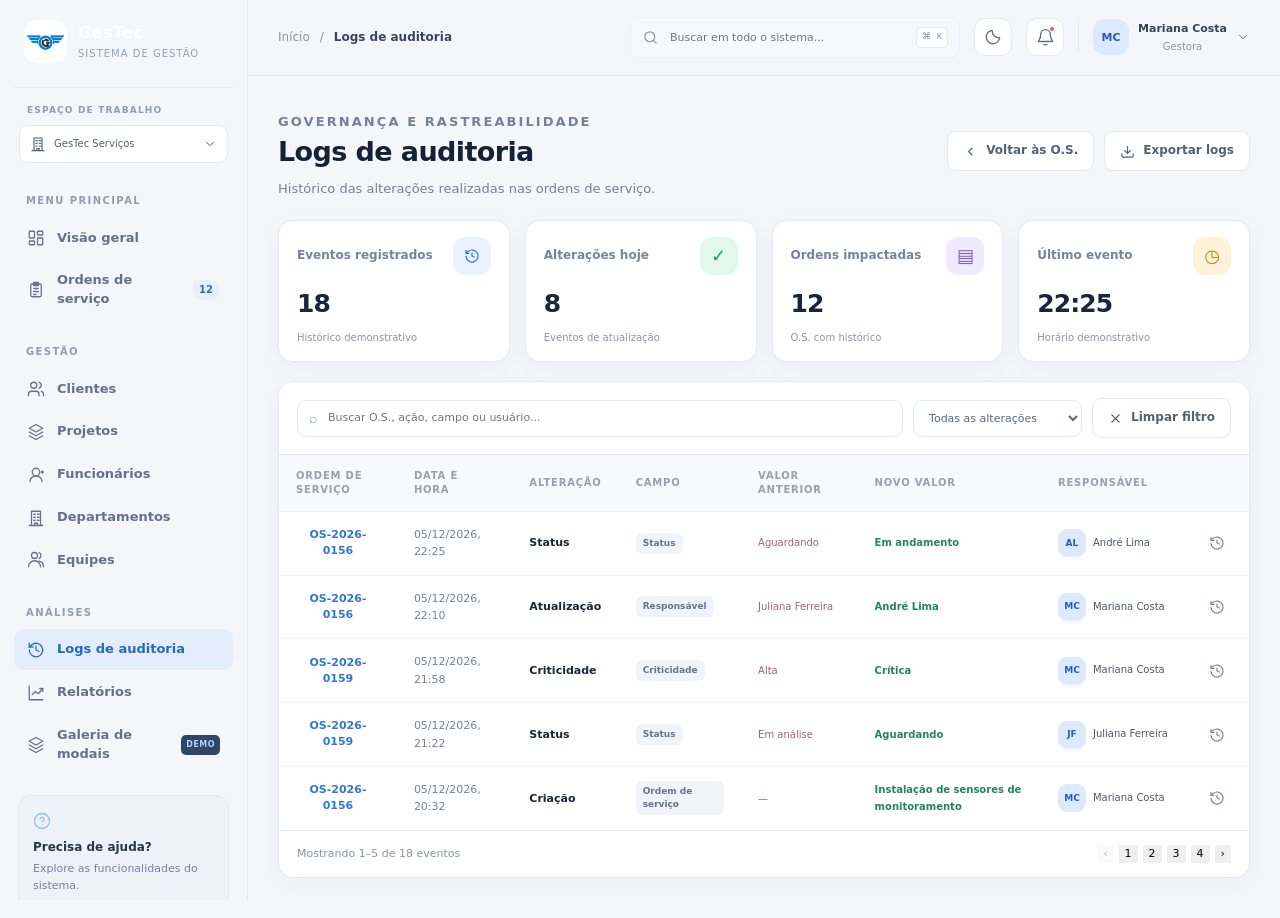
==== auditoria.html @ 1847f895 "feat: update current version of prototipe design version" ====
<!doctype html><html lang="pt-BR"><head><meta charset="utf-8"><meta name="viewport" content="width=device-width, initial-scale=1"><meta name="description" content="Histórico de auditoria do SGOS GesTec"><title>Logs de auditoria · GesTec</title><link rel="stylesheet" href="assets/styles.css"></head><body data-page="auditoria" data-role="gestor"><aside class="sidebar" id="site-sidebar"></aside><div class="app-main"><header class="topbar" id="site-topbar"></header><main class="page-content"><div data-title="Logs de auditoria" hidden></div><div class="page-heading"><div><p class="eyebrow">GOVERNANÇA E RASTREABILIDADE</p><h1>Logs de auditoria</h1><p id="audit-page-description">Histórico das alterações realizadas nas ordens de serviço.</p></div><div class="heading-actions"><a class="btn btn-secondary" href="ordens.html"><svg class="ui-icon" viewBox="0 0 24 24" fill="none" stroke="currentColor" stroke-width="1.8"><path d="m15 18-6-6 6-6"/></svg> Voltar às O.S.</a><button class="btn btn-secondary" data-export="logs-auditoria"><svg class="ui-icon" viewBox="0 0 24 24" fill="none" stroke="currentColor" stroke-width="1.8"><path d="M21 15v4a2 2 0 0 1-2 2H5a2 2 0 0 1-2-2v-4M7 10l5 5 5-5M12 15V3"/></svg> Exportar logs</button></div></div><div class="grid kpi-grid compact-kpis audit-kpis"><article class="card kpi-card"><div class="kpi-top"><span class="kpi-label">Eventos registrados</span><span class="kpi-icon"><svg class="ui-icon" viewBox="0 0 24 24" fill="none" stroke="currentColor" stroke-width="1.8"><path d="M3 12a9 9 0 1 0 3-6.7L3 8"/><path d="M3 3v5h5M12 7v5l4 2"/></svg></span></div><div class="kpi-value" id="audit-total-count">18</div><div class="kpi-foot">Histórico demonstrativo</div></article><article class="card kpi-card"><div class="kpi-top"><span class="kpi-label">Alterações hoje</span><span class="kpi-icon green">✓</span></div><div class="kpi-value" id="audit-today-count">6</div><div class="kpi-foot">Eventos de atualização</div></article><article class="card kpi-card"><div class="kpi-top"><span class="kpi-label">Ordens impactadas</span><span class="kpi-icon purple">▤</span></div><div class="kpi-value" id="audit-os-count">8</div><div class="kpi-foot">O.S. com histórico</div></article><article class="card kpi-card"><div class="kpi-top"><span class="kpi-label">Último evento</span><span class="kpi-icon amber">◷</span></div><div class="kpi-value audit-last-time">15:42</div><div class="kpi-foot">Horário demonstrativo</div></article></div><section class="card table-card audit-table-card"><div class="filters audit-filter-bar"><label class="search-field"><span>⌕</span><input id="audit-search" type="search" placeholder="Buscar O.S., ação, campo ou usuário..."></label><select id="audit-type-filter" class="filter-select"><option value="">Todas as alterações</option><option value="Atualização">Atualização</option><option value="Status">Status</option><option value="Criticidade">Criticidade</option><option value="Inativação">Inativação</option><option value="Criação">Criação</option></select><button class="btn btn-secondary" id="audit-clear-filter">Limpar filtro</button></div><div class="audit-filter-note" id="audit-filter-note" hidden></div><div class="table-scroll"><table class="table audit-table" id="audit-table"><thead><tr><th>Ordem de serviço</th><th>Data e hora</th><th>Alteração</th><th>Campo</th><th>Valor anterior</th><th>Novo valor</th><th>Responsável</th><th></th></tr></thead><tbody id="audit-table-body"></tbody></table></div><div class="empty-results" id="audit-empty" hidden><strong>Nenhum evento encontrado</strong><span>Tente alterar os termos da pesquisa.</span></div><div class="table-footer"><span id="audit-page-summary">Mostrando 1–5 de 18 eventos</span><div class="pagination" id="audit-pagination" aria-label="Paginação dos logs"></div></div></section></main></div><div class="modal-overlay" id="modal-historico-os" aria-hidden="true"><section class="modal modal-wide" role="dialog" aria-modal="true" aria-labelledby="audit-modal-title"><header class="modal-header"><div><div class="modal-eyebrow">AUDITORIA · SOMENTE LEITURA</div><h2 id="audit-modal-title">Histórico de alterações</h2><p>Registro cronológico das mudanças desta ordem de serviço.</p></div><button class="modal-close" data-modal-close aria-label="Fechar">×</button></header><div class="modal-body"><div class="audit-modal-summary" id="audit-modal-summary"></div><div class="audit-timeline" id="audit-modal-timeline"></div></div><footer class="modal-footer"><button class="btn btn-secondary" data-modal-close>Fechar histórico</button></footer></section></div><div class="modal-overlay" id="modal-notificacoes" aria-hidden="true"><section class="modal modal-wide" role="dialog" aria-modal="true" aria-labelledby="title-notificacoes"><header class="modal-header"><div><div class="modal-eyebrow">GESTEC · DEMONSTRAÇÃO</div><h2 id="title-notificacoes">Notificações</h2><p>Atualizações recentes do seu espaço de trabalho.</p></div><button class="modal-close" data-modal-close aria-label="Fechar">×</button></header><div class="modal-body"><div class="notification-list"><div class="notification-item unread"><span class="notification-icon blue">▤</span><div><strong>OS-2026-0156 foi atualizada</strong><p>André Lima adicionou uma atualização há 12 minutos.</p><small>Há 12 min</small></div></div><div class="notification-item"><span class="notification-icon green">✓</span><div><strong>Ordem de serviço concluída</strong><p>OS-2026-0148 foi finalizada e está pronta para validação.</p><small>Há 1 hora</small></div></div></div></div><footer class="modal-footer"><button class="btn btn-secondary" data-modal-close>Fechar</button><button class="btn btn-primary" data-toast="Todas as notificações foram marcadas como lidas.">Marcar todas como lidas</button></footer></section></div><div class="modal-overlay" id="modal-perfil" aria-hidden="true"><section class="modal" role="dialog" aria-modal="true"><header class="modal-header"><div><h2>Meu perfil</h2><p>Conta demonstrativa com perfil de gestora.</p></div><button class="modal-close" data-modal-close aria-label="Fechar">×</button></header><div class="modal-body"><p>Mariana Costa · Gestora</p></div></section></div><div class="toast-stack" id="toast-stack" aria-live="polite"></div><script src="assets/app.js"></script></body></html>
---- assets/styles.css ----
:root{--navy:#101b2f;--blue:#2878e2;--blue-bg:#eaf2ff;--ink:#192437;--muted:#758197;--line:#e7ebf2;--bg:#f5f7fb;--white:#fff;--green:#179c73;--amber:#d58a16;--red:#d84d58;--purple:#7658d6;--shadow:0 8px 24px rgba(20,36,62,.06);--r:16px}*{box-sizing:border-box}body{margin:0;background:var(--bg);font:14px/1.45 Inter,ui-sans-serif,system-ui,-apple-system,"Segoe UI",sans-serif;color:var(--ink)}button,input,select,textarea{font:inherit}button,a,select{cursor:pointer}a{text-decoration:none;color:inherit}button{border:0}.sidebar{width:248px;background:var(--navy);color:#d8e0ed;position:fixed;inset:0 auto 0 0;display:flex;flex-direction:column;z-index:40;padding:22px 14px 16px;overflow:auto}.brand{display:flex;gap:11px;align-items:center;padding:0 10px 24px;border-bottom:1px solid #ffffff14}.brand-mark{height:43px;width:43px;display:grid;place-items:center;background:#fff;border-radius:13px;overflow:hidden}.brand-mark img{width:39px;height:34px;object-fit:contain}.brand-name{font-size:16px;font-weight:850;letter-spacing:.04em;color:#fff}.brand-sub{font-size:10px;color:#8ea1bd;letter-spacing:.13em;text-transform:uppercase;margin-top:3px}.nav-label{font-size:10px;letter-spacing:.14em;text-transform:uppercase;color:#71839d;padding:22px 12px 8px;font-weight:800}.nav-link{display:flex;align-items:center;gap:12px;color:#b4c0d2;padding:11px 13px;border-radius:10px;margin:2px 0;font-weight:550;font-size:13px}.nav-link:hover{background:#ffffff0f;color:#fff}.nav-link.active{background:linear-gradient(100deg,#2878e2,#2467c6);color:#fff;box-shadow:0 6px 16px #125ec640}.nav-icon{font-size:17px;display:inline-grid;place-items:center;width:20px}.nav-count{margin-left:auto;font-size:10px;padding:3px 7px;border-radius:20px;background:#d84d58;color:#fff}.sidebar-bottom{margin-top:auto;padding-top:18px}.help-card{background:linear-gradient(145deg,#1a2b47,#17243a);border:1px solid #ffffff14;border-radius:13px;padding:14px;margin:0 4px 16px}.help-card strong{font-size:12px;color:#fff;display:block;margin-bottom:5px}.help-card p{font-size:11px;color:#9cacc3;line-height:1.5;margin:0 0 10px}.help-card a{font-size:11px;color:#a8d1ff;font-weight:750}.user-mini{border-top:1px solid #ffffff1a;padding:15px 5px 0;display:flex;align-items:center;gap:9px}.avatar{display:inline-grid;place-items:center;flex-shrink:0;width:36px;height:36px;border-radius:12px;background:#dceaff;color:#245db2;font-size:11px;font-weight:850}.avatar.green{background:#d9f5e9;color:#087850}.avatar.orange{background:#ffedcf;color:#a76503}.avatar.purple{background:#eee8ff;color:#6c4bc4}.avatar.red{background:#ffe1e4;color:#b93340}.user-meta{min-width:0;flex:1}.user-meta strong{display:block;font-size:12px;color:#fff;white-space:nowrap;overflow:hidden;text-overflow:ellipsis}.user-meta span{display:block;font-size:10px;color:#91a1b8;margin-top:3px}.user-menu-btn{background:transparent;color:#aab9cf;font-size:19px;padding:5px}.app-main{margin-left:248px;min-height:100vh}.topbar{height:76px;background:#ffffffed;border-bottom:1px solid var(--line);display:flex;align-items:center;gap:20px;padding:0 34px;position:sticky;top:0;z-index:25;backdrop-filter:blur(16px)}.mobile-menu{display:none;background:transparent;font-size:22px}.breadcrumb{font-size:12px;color:#8792a5}.breadcrumb strong{color:#39465a}.top-search{display:flex;align-items:center;gap:9px;background:#f6f8fb;border:1px solid #edf0f5;border-radius:10px;padding:9px 12px;max-width:335px;width:100%;margin-left:auto;color:#8b96a8}.top-search input{border:0;background:transparent;outline:0;width:100%;font-size:12px;color:var(--ink)}.top-actions{display:flex;align-items:center;gap:12px}.icon-btn{width:38px;height:38px;border-radius:11px;background:#f6f8fb;border:1px solid #edf0f5;color:#5f6c80;display:grid;place-items:center;font-size:17px;position:relative}.icon-btn:hover{background:var(--blue-bg);color:var(--blue)}.notif-dot{position:absolute;right:8px;top:7px;width:6px;height:6px;background:#ec5560;border:1.5px solid white;border-radius:50%}.top-avatar{display:flex;align-items:center;gap:9px}.top-avatar .avatar{width:34px;height:34px;border-radius:50%}.top-avatar strong{font-size:12px;display:block}.top-avatar small{display:block;color:var(--muted);font-size:10px;margin-top:3px}.page-content{max-width:1700px;margin:0 auto;padding:30px 34px 44px}.page-heading{display:flex;align-items:flex-start;justify-content:space-between;gap:20px;margin-bottom:25px}.eyebrow{font-size:10px;color:var(--blue);font-weight:850;text-transform:uppercase;letter-spacing:.16em;margin:0 0 7px}.page-heading h1{font-size:27px;letter-spacing:-.7px;margin:0;color:#152136;font-weight:850}.page-heading p{margin:8px 0 0;color:var(--muted);font-size:13px;line-height:1.5}.heading-actions{display:flex;gap:10px;align-items:center;flex-wrap:wrap}.btn{display:inline-flex;align-items:center;justify-content:center;gap:8px;border-radius:10px;padding:10px 15px;font-size:12px;font-weight:750;transition:.16s;white-space:nowrap}.btn-primary{background:var(--blue);color:white;box-shadow:0 5px 12px #2878e22b}.btn-primary:hover{background:#1768d0;transform:translateY(-1px)}.btn-secondary{background:#fff;border:1px solid var(--line);color:#4d5a6f}.btn-secondary:hover{border-color:#c5d7f5;background:#f9fbff}.btn-soft{background:var(--blue-bg);color:var(--blue)}.btn-danger{background:#fff0f1;color:var(--red)}.btn-sm{padding:7px 10px;font-size:11px;border-radius:8px}.card{background:var(--white);border:1px solid var(--line);border-radius:var(--r);box-shadow:var(--shadow)}.card-head{display:flex;align-items:center;justify-content:space-between;gap:16px;padding:20px 22px 15px}.card-title{margin:0;font-size:14px;font-weight:850;letter-spacing:-.15px}.card-subtitle{font-size:11px;color:var(--muted);margin:5px 0 0}.more-link{color:var(--blue);font-size:11px;font-weight:800}.muted{color:var(--muted)}.small{font-size:11px}.grid{display:grid;gap:18px}.kpi-grid{grid-template-columns:repeat(4,minmax(0,1fr));margin-bottom:19px}.kpi-card{padding:19px 20px;position:relative;overflow:hidden}.kpi-top{display:flex;align-items:center;justify-content:space-between;margin-bottom:15px}.kpi-label{color:#77839a;font-weight:650;font-size:12px}.kpi-icon{width:38px;height:38px;display:grid;place-items:center;border-radius:12px;background:#eaf2ff;color:#2778df;font-size:18px}.kpi-icon.green{background:#e4f7ef;color:#179b70}.kpi-icon.amber{background:#fff2d8;color:#c78311}.kpi-icon.purple{background:#f0eaff;color:#7855d5}.kpi-value{font-size:29px;letter-spacing:-.9px;font-weight:850;color:#18253a;line-height:1.15}.kpi-foot{display:flex;align-items:center;gap:7px;margin-top:12px;color:#8a95a6;font-size:10px}.trend-up{color:var(--green);font-weight:800}.trend-down{color:var(--red);font-weight:800}.dashboard-grid{grid-template-columns:minmax(0,1.35fr) minmax(300px,.8fr);margin-bottom:19px}.chart-card{min-height:285px}.chart-wrap{padding:0 22px 20px}.chart-legend{display:flex;gap:16px;flex-wrap:wrap;font-size:10px;color:#8490a2}.legend-dot{width:7px;height:7px;display:inline-block;border-radius:3px;margin-right:6px}.bar-chart{height:184px;display:flex;align-items:flex-end;gap:15px;padding:8px 6px 0;border-bottom:1px solid var(--line);position:relative}.bar-chart:before,.bar-chart:after{content:"";position:absolute;left:0;right:0;border-top:1px dashed #edf0f5}.bar-chart:before{top:28%}.bar-chart:after{top:62%}.bar-group{flex:1;display:flex;align-items:flex-end;justify-content:center;gap:4px;height:100%;position:relative;z-index:1}.bar{width:min(15px,36%);border-radius:5px 5px 0 0;background:#a8cbff;min-height:3px}.bar.blue{background:#2e7ce1}.bar.teal{background:#63c4b0}.bar-label{position:absolute;bottom:-22px;font-size:10px;color:#8d98a9;white-space:nowrap}.chart-bottom{display:flex;justify-content:space-between;align-items:center;gap:10px;margin-top:31px}.donut-row{display:flex;align-items:center;gap:25px;padding:6px 22px 23px}.donut{width:145px;height:145px;border-radius:50%;background:conic-gradient(#2878e2 0 36%,#53b9a4 36% 61%,#f0b84d 61% 79%,#d9e1ed 79% 100%);display:grid;place-items:center;flex-shrink:0;position:relative}.donut:after{content:"";position:absolute;inset:21px;background:#fff;border-radius:50%}.donut-center{position:relative;z-index:2;text-align:center}.donut-center strong{font-size:27px;display:block;letter-spacing:-1px}.donut-center span{font-size:10px;color:#8893a5}.legend-list{flex:1;display:grid;gap:12px}.legend-row{display:flex;align-items:center;gap:8px;font-size:11px;color:#68758a}.legend-row strong{margin-left:auto;color:#26354c;font-size:11px}.activity-grid{grid-template-columns:minmax(0,1.3fr) minmax(300px,.7fr)}.table-card{overflow:hidden}.table-scroll{overflow-x:auto}.table{width:100%;border-collapse:collapse;white-space:nowrap}.table thead th{text-align:left;font-size:10px;text-transform:uppercase;letter-spacing:.08em;color:#96a0b0;font-weight:800;background:#fbfcfe;padding:13px 17px;border-top:1px solid #f0f2f6;border-bottom:1px solid #edf0f5}.table tbody td{padding:14px 17px;border-bottom:1px solid #f0f2f6;font-size:12px;color:#4a566b}.table tbody tr:last-child td{border-bottom:0}.table tbody tr:hover{background:#fbfdff}.primary-cell{font-weight:800;color:#28354a}.sub-cell{display:block;font-weight:450;color:#98a2b2;font-size:10px;margin-top:4px}.text-action{background:transparent;color:#728097;font-size:16px;border-radius:7px;padding:4px 7px}.text-action:hover{background:#edf4ff;color:var(--blue)}.status{display:inline-flex;align-items:center;gap:6px;padding:5px 8px;border-radius:7px;font-size:10px;font-weight:800;white-space:nowrap}.status:before{content:"";width:5px;height:5px;border-radius:50%;background:currentColor}.status.in-progress{background:#eaf2ff;color:#2675d7}.status.open{background:#fff2d7;color:#ae730b}.status.waiting{background:#f1edff;color:#7455d2}.status.done{background:#e5f7ef;color:#14825d}.status.blocked{background:#fff0f1;color:#cf4350}.status.review{background:#eaf8fb;color:#16899a}.priority{display:inline-flex;align-items:center;gap:5px;font-size:11px;font-weight:750}.priority:before{content:"";width:6px;height:6px;border-radius:50%;background:currentColor}.priority.critical{color:#cf4350}.priority.high{color:#db8b1a}.priority.medium{color:#4c8de4}.priority.low{color:#21a27a}.sla-bar{width:76px;height:5px;background:#edf0f5;border-radius:8px;overflow:hidden;display:inline-block;vertical-align:middle;margin-right:6px}.sla-bar span{display:block;height:100%;border-radius:8px;background:#27a77b}.sla-bar.warn span{background:#e4a437}.sla-bar.danger span{background:#dc515c}.table-footer{display:flex;align-items:center;justify-content:space-between;gap:12px;padding:14px 18px;color:#8994a5;font-size:11px;border-top:1px solid var(--line)}.pagination{display:flex;gap:5px}.page-num{width:28px;height:28px;border:1px solid var(--line);background:#fff;color:#6d7990;border-radius:7px;font-size:11px}.page-num.active{background:var(--blue);color:white;border-color:var(--blue)}.filters{display:flex;align-items:center;gap:10px;flex-wrap:wrap;padding:16px 18px;border-bottom:1px solid var(--line)}.search-field{display:flex;align-items:center;gap:9px;border:1px solid #e4e9f1;background:#fff;border-radius:9px;padding:0 11px;height:37px;min-width:190px;color:#8d98aa}.search-field input{outline:0;border:0;min-width:0;width:100%;background:transparent;font-size:11px}.filter-select{height:37px;border:1px solid #e4e9f1;border-radius:9px;background:#fff;color:#58657a;padding:0 28px 0 11px;outline:0;font-size:11px}.filter-spacer{flex:1}.segmented{display:flex;align-items:center;padding:3px;background:#f2f5f9;border-radius:9px;gap:3px}.segment-btn{background:transparent;color:#778398;padding:7px 11px;border-radius:7px;font-size:11px;font-weight:750}.segment-btn.active{background:#fff;color:#26364f;box-shadow:0 2px 5px #141e3214}.inline-note{display:flex;gap:10px;align-items:flex-start;background:#eef5ff;border:1px solid #d9e8ff;border-radius:12px;padding:13px 15px;color:#376baf;font-size:11px;line-height:1.5}.inline-note strong{display:block;color:#245ca1;margin-bottom:3px}.cards-grid{grid-template-columns:repeat(3,minmax(0,1fr))}.entity-card{padding:20px;transition:.2s}.entity-card:hover{transform:translateY(-2px);box-shadow:0 12px 28px #14243e17}.entity-top{display:flex;align-items:flex-start;gap:12px}.entity-top .avatar{width:44px;height:44px;border-radius:13px}.entity-info{flex:1;min-width:0}.entity-name{font-size:14px;font-weight:800;color:#243149;display:block}.entity-meta{color:#8b96a6;font-size:11px;margin-top:4px;display:block}.entity-kebab{font-size:18px;background:transparent;color:#8692a5;padding:1px 5px}.entity-description{color:#788499;font-size:11px;line-height:1.6;margin:16px 0}.entity-stats{display:grid;grid-template-columns:repeat(2,1fr);gap:10px;border-top:1px solid #eef1f5;padding-top:15px}.entity-stat span{display:block;font-size:10px;color:#9aa4b3;margin-bottom:5px}.entity-stat strong{font-size:15px;color:#2d3b51}.entity-footer{display:flex;align-items:center;justify-content:space-between;gap:10px;border-top:1px solid #eef1f5;padding-top:15px;margin-top:14px}.avatar-stack{display:flex;align-items:center}.avatar-stack .avatar{width:27px;height:27px;border-radius:50%;font-size:8px;border:2px solid white;margin-left:-7px}.avatar-stack .avatar:first-child{margin-left:0}.progress-track{height:6px;background:#edf1f6;border-radius:9px;overflow:hidden}.progress-track span{display:block;height:100%;border-radius:9px;background:var(--blue)}.progress-caption{display:flex;justify-content:space-between;align-items:center;color:#8c97a8;font-size:10px;margin:8px 0 6px}.progress-caption strong{color:#536178}.member-row{display:flex;align-items:center;gap:10px}.member-row .avatar{width:34px;height:34px;border-radius:50%}.member-row strong{display:block;font-size:12px;color:#2b384e}.member-row span:not(.avatar):not(.status){display:block;font-size:10px;color:#909bad;margin-top:3px}.metric-icon{width:33px;height:33px;border-radius:10px;background:#eef4ff;color:#2878e2;display:grid;place-items:center;font-size:16px;flex-shrink:0}.activity-item{display:flex;gap:11px;padding:13px 0;border-bottom:1px solid #eff2f6;align-items:flex-start}.activity-item:last-child{border-bottom:0}.timeline-dot{width:9px;height:9px;border-radius:50%;background:#2b7ce1;box-shadow:0 0 0 4px #eaf2ff;margin-top:5px;flex-shrink:0}.activity-text{font-size:11px;color:#68758b;line-height:1.55;flex:1}.activity-text strong{color:#334158}.activity-text time{display:block;color:#9ba5b3;font-size:10px;margin-top:4px}.detail-header{display:flex;align-items:flex-start;gap:17px;padding:23px 24px;border-bottom:1px solid var(--line)}.detail-id{color:var(--blue);font-size:11px;font-weight:850;letter-spacing:.06em}.detail-title{font-size:21px;letter-spacing:-.45px;font-weight:800;margin:7px 0 8px}.detail-description{font-size:12px;color:#79859a;line-height:1.7;max-width:800px}.detail-toolbar{margin-left:auto;display:flex;gap:8px;flex-wrap:wrap}.detail-meta-grid{display:grid;grid-template-columns:repeat(4,minmax(0,1fr));border-bottom:1px solid var(--line)}.detail-meta{padding:17px 22px;border-right:1px solid var(--line)}.detail-meta:last-child{border:0}.detail-meta span{font-size:10px;color:#909bad;display:block;margin-bottom:7px}.detail-meta strong{font-size:12px;color:#314056}.detail-layout{grid-template-columns:minmax(0,1.35fr) minmax(270px,.65fr);margin-top:18px}.tabs{display:flex;gap:22px;padding:0 22px;border-bottom:1px solid var(--line);overflow:auto}.tab-btn{background:transparent;padding:16px 0 13px;color:#8b96a7;font-size:11px;font-weight:750;border-bottom:2px solid transparent;white-space:nowrap}.tab-btn.active{color:var(--blue);border-bottom-color:var(--blue)}.tab-panel{padding:21px 22px}.property-grid{display:grid;grid-template-columns:repeat(2,minmax(0,1fr));gap:19px}.property span{display:block;color:#919bad;font-size:10px;margin-bottom:7px}.property strong{font-size:12px;color:#344158}.timeline{padding-left:10px}.timeline-entry{display:flex;gap:13px;position:relative;padding-bottom:22px}.timeline-entry:not(:last-child):before{content:"";position:absolute;left:12px;top:27px;bottom:0;width:1px;background:#e4eaf3}.timeline-mark{width:25px;height:25px;border-radius:50%;display:grid;place-items:center;flex-shrink:0;background:#e8f7f0;color:#19996e;font-size:11px;z-index:1}.timeline-copy{padding-top:2px}.timeline-copy strong{display:block;font-size:11px}.timeline-copy p{font-size:10px;color:#8490a3;line-height:1.5;margin:5px 0}.timeline-copy time{font-size:9px;color:#9ba5b3}.kanban{display:grid;grid-template-columns:repeat(4,minmax(190px,1fr));gap:13px;padding:18px;overflow:auto}.kanban-col{background:#f7f9fc;border-radius:12px;padding:12px;min-height:250px}.kanban-title{display:flex;align-items:center;justify-content:space-between;font-size:11px;font-weight:850;margin-bottom:11px}.kanban-count{background:#fff;border:1px solid #e9edf3;border-radius:7px;padding:3px 7px;color:#8893a4;font-size:10px}.kanban-card{background:#fff;border:1px solid #e8edf4;border-radius:10px;padding:12px;margin-bottom:9px;box-shadow:0 3px 8px #14243e08}.kanban-card .small-id{font-size:9px;font-weight:850;color:#2878e2}.kanban-card strong{display:block;font-size:11px;line-height:1.5;margin:6px 0 10px}.kanban-card-footer{display:flex;align-items:center;justify-content:space-between;color:#8c97a8;font-size:9px}.modal-backdrop{position:fixed;inset:0;background:#0b152685;backdrop-filter:blur(4px);z-index:90;display:none;align-items:center;justify-content:center;padding:22px;overflow:auto}.modal-backdrop.open{display:flex;animation:fade .16s ease}.modal{width:min(100%,630px);max-height:min(88vh,850px);overflow:auto;background:#fff;border-radius:18px;box-shadow:0 28px 80px #05112347;animation:rise .2s ease}.modal.wide{width:min(100%,850px)}.modal.small-modal{width:min(100%,430px)}.modal-header{display:flex;align-items:flex-start;gap:15px;justify-content:space-between;padding:22px 24px 17px;border-bottom:1px solid var(--line)}.modal-header h2{font-size:18px;letter-spacing:-.35px;margin:0}.modal-header p{margin:7px 0 0;color:#8792a4;font-size:11px;line-height:1.5}.modal-close{background:#f3f5f9;color:#7d899c;width:30px;height:30px;border-radius:9px;font-size:20px;line-height:1;flex-shrink:0}.modal-close:hover{background:#ffe9eb;color:var(--red)}.modal-body{padding:21px 24px}.modal-footer{padding:15px 24px 21px;display:flex;justify-content:flex-end;gap:9px;border-top:1px solid #f0f2f6}.form-grid{display:grid;grid-template-columns:repeat(2,minmax(0,1fr));gap:16px}.form-field{display:flex;flex-direction:column;gap:7px;min-width:0}.form-field.full{grid-column:1/-1}.form-field label{font-size:11px;color:#4d5b70;font-weight:750}.form-field input,.form-field select,.form-field textarea{border:1px solid #dfe5ee;border-radius:9px;min-height:39px;padding:10px 11px;color:#3f4d62;outline:0;background:#fff;font-size:11px;width:100%}.form-field textarea{min-height:88px;resize:vertical}.form-field input:focus,.form-field select:focus,.form-field textarea:focus{border-color:#76a9f0;box-shadow:0 0 0 3px #eaf2ff}.form-hint{font-size:10px;color:#98a2b0;line-height:1.4}.check-line{display:flex;gap:9px;align-items:center;color:#627088;font-size:11px}.check-line input{accent-color:var(--blue)}.file-drop{border:1px dashed #b8cce8;background:#f8fbff;border-radius:12px;padding:24px;text-align:center;color:#7d8ba2}.file-drop strong{display:block;font-size:12px;color:#45648d;margin:8px 0 4px}.file-drop span{font-size:10px}.toast-host{position:fixed;right:24px;bottom:24px;z-index:150;display:grid;gap:9px}.toast{display:flex;align-items:center;gap:10px;min-width:260px;max-width:390px;background:#13243d;color:#fff;border-radius:12px;padding:13px 16px;box-shadow:0 15px 35px #09142540;font-size:12px;animation:rise .2s ease}.toast-mark{background:#28b385;color:white;width:23px;height:23px;display:grid;place-items:center;border-radius:50%;font-weight:900}.dropdown{position:absolute;right:0;top:46px;min-width:215px;background:#fff;border:1px solid var(--line);border-radius:12px;box-shadow:0 18px 42px #14243e29;padding:7px;z-index:70;display:none}.dropdown.open{display:block}.dropdown button,.dropdown a{display:flex;width:100%;background:transparent;text-align:left;gap:10px;align-items:center;padding:10px;border-radius:8px;color:#5d6a7f;font-size:11px}.dropdown button:hover,.dropdown a:hover{background:#f3f7fd;color:var(--blue)}.relative{position:relative}.pill{display:inline-flex;align-items:center;padding:5px 8px;border-radius:7px;background:#f0f3f8;color:#68758a;font-size:10px;font-weight:750}.section-gap{margin-top:19px}.two-col{display:grid;grid-template-columns:repeat(2,minmax(0,1fr));gap:18px}.report-chart{padding:0 22px 23px}.line-svg{width:100%;height:170px;overflow:visible}.axis-label{font-size:10px;fill:#909bad}.report-bars{display:grid;gap:15px}.report-bar-row{display:grid;grid-template-columns:120px 1fr 36px;gap:11px;align-items:center;font-size:11px;color:#738097}.report-bar-track{height:9px;background:#eef2f7;border-radius:9px;overflow:hidden}.report-bar-track span{display:block;height:100%;border-radius:9px;background:linear-gradient(90deg,#2878e2,#70aaff)}.report-bar-row strong{text-align:right;color:#334158;font-size:11px}.modal-gallery-grid{grid-template-columns:repeat(3,minmax(0,1fr))}.modal-demo{padding:17px}.modal-demo h3{font-size:12px;margin:0 0 7px}.modal-demo p{font-size:10px;line-height:1.5;color:#8a95a5;margin:0 0 14px}.modal-demo .btn{width:100%}.login-page{min-height:100vh;display:grid;grid-template-columns:1.05fr .95fr;background:#fff}.login-art{background:radial-gradient(circle at 15% 15%,#418df440,transparent 32%),linear-gradient(145deg,#0c1a31,#16345d 60%,#1e66b7);padding:40px 6vw;color:#fff;display:flex;flex-direction:column;position:relative;overflow:hidden}.login-art:after{content:"";position:absolute;right:-130px;bottom:-190px;width:520px;height:520px;border:1px solid #ffffff1f;border-radius:50%;box-shadow:0 0 0 55px #ffffff08,0 0 0 110px #ffffff08}.login-brand{display:flex;align-items:center;gap:12px;position:relative;z-index:1}.login-copy{position:relative;z-index:1;max-width:510px;margin:auto 0;padding:65px 0}.login-copy .eyebrow{color:#8ec2ff}.login-copy h1{font-size:clamp(32px,3.4vw,49px);line-height:1.12;letter-spacing:-1.8px;margin:14px 0 18px}.login-copy p{font-size:14px;color:#b5c8e2;line-height:1.8;max-width:440px}.login-feature-list{margin-top:34px;display:grid;gap:17px}.login-feature{display:flex;align-items:center;gap:13px;color:#d8e7fa;font-size:12px}.feature-mark{width:31px;height:31px;border-radius:10px;background:#ffffff1a;display:grid;place-items:center;color:#9bc8ff}.login-art-foot{font-size:10px;color:#7897bd;position:relative;z-index:1}.login-form-wrap{display:flex;align-items:center;justify-content:center;padding:34px}.login-form{width:min(100%,390px)}.login-form h2{font-size:27px;letter-spacing:-.8px;margin:0 0 8px}.login-form>p{font-size:12px;color:#8a95a7;margin:0 0 29px}.login-form .form-field{margin-bottom:17px}.login-form .form-field input{height:47px;font-size:12px}.login-submit{width:100%;height:45px;margin-top:7px}.login-form-foot{display:flex;justify-content:space-between;align-items:center;margin-top:18px;font-size:10px;color:#8490a2}.login-form-foot a{color:var(--blue);font-weight:750}.demo-hint{background:#f5f8fd;border:1px solid #e7edf7;border-radius:10px;padding:11px 12px;color:#7d8ba0;font-size:10px;line-height:1.5;margin-top:25px}.demo-hint strong{color:#4d6284}.dark-mode{--bg:#111b2c;--white:#17243a;--ink:#e3eaf5;--line:#2b3a52;--muted:#93a4bd;--shadow:0 8px 24px #0002}.dark-mode .topbar,.dark-mode .card,.dark-mode .modal,.dark-mode .dropdown{background:#17243a;color:#e3eaf5}.dark-mode .page-heading h1,.dark-mode .kpi-value,.dark-mode .card-title,.dark-mode .entity-name,.dark-mode .primary-cell,.dark-mode .detail-title{color:#e6edf8}.dark-mode .table thead th{background:#1d2c44;color:#a1b1c9}.dark-mode .table tbody td{color:#c4d0e2}.dark-mode .btn-secondary,.dark-mode .filter-select,.dark-mode .search-field,.dark-mode .page-num,.dark-mode .icon-btn{background:#1d2c44;border-color:#2d3d56;color:#d2dced}.dark-mode .donut:after{background:#17243a}.dark-mode .kanban-col{background:#111d30}.dark-mode .kanban-card{background:#1b2a42;border-color:#2a3b55}.dark-mode .form-field input,.dark-mode .form-field select,.dark-mode .form-field textarea{background:#1c2a42;color:#dae4f3;border-color:#344660}
@keyframes fade{from{opacity:0}to{opacity:1}}@keyframes rise{from{opacity:0;transform:translateY(8px)}to{opacity:1;transform:translateY(0)}}
@media(max-width:1250px){.sidebar{width:220px}.app-main{margin-left:220px}.topbar{padding:0 24px}.page-content{padding:26px 24px 38px}.kpi-grid{grid-template-columns:repeat(2,minmax(0,1fr))}.cards-grid{grid-template-columns:repeat(2,minmax(0,1fr))}.dashboard-grid{grid-template-columns:minmax(0,1.1fr) minmax(280px,.9fr)}}@media(max-width:920px){.sidebar{transform:translateX(-100%);transition:transform .22s;width:248px}.sidebar.mobile-open{transform:translateX(0);box-shadow:0 0 0 200vw #0a121e59}.app-main{margin-left:0}.mobile-menu{display:block}.topbar{padding:0 18px;gap:12px}.breadcrumb{display:none}.top-search{max-width:none;margin-left:0}.top-avatar .top-user-info{display:none}.dashboard-grid,.activity-grid,.detail-layout{grid-template-columns:1fr}.detail-meta-grid{grid-template-columns:repeat(2,minmax(0,1fr))}.detail-meta:nth-child(2){border-right:0}.detail-meta:nth-child(-n+2){border-bottom:1px solid var(--line)}.login-page{grid-template-columns:1fr}.login-art{display:none}.login-form-wrap{min-height:100vh}}@media(max-width:620px){.page-content{padding:21px 14px 30px}.topbar{height:63px;padding:0 13px}.top-search{height:35px}.top-actions{gap:7px}.top-actions .icon-btn:first-child{display:none}.top-avatar{display:none}.page-heading{display:block;margin-bottom:20px}.page-heading h1{font-size:24px}.heading-actions{margin-top:16px}.kpi-grid{gap:10px}.kpi-card{padding:15px}.kpi-value{font-size:24px}.kpi-foot{font-size:9px}.dashboard-grid,.activity-grid,.two-col{gap:12px}.donut-row{gap:16px;padding:4px 16px 19px}.donut{width:120px;height:120px}.donut:after{inset:18px}.legend-list{gap:10px}.card-head{padding:17px 16px 13px}.table thead th,.table tbody td{padding:12px 13px}.filters{padding:12px;gap:8px}.search-field{width:100%;max-width:none}.filter-spacer{display:none}.filter-select{flex:1;min-width:120px}.cards-grid,.modal-gallery-grid{grid-template-columns:1fr}.modal-backdrop{padding:10px}.modal-header,.modal-body{padding-left:17px;padding-right:17px}.modal-footer{padding-left:17px;padding-right:17px}.form-grid{grid-template-columns:1fr}.form-field.full{grid-column:auto}.detail-header{padding:18px;display:block}.detail-toolbar{margin:16px 0 0}.detail-title{font-size:18px}.detail-meta{padding:14px}.property-grid{grid-template-columns:1fr}.report-bar-row{grid-template-columns:88px 1fr 28px}.login-form-wrap{padding:26px}.page-heading .heading-actions .btn{flex:1}.chart-wrap{padding:0 16px 18px}.bar-chart{gap:7px}}
/* Camada de compatibilidade do protótipo estático */
.brand-text{display:flex;flex-direction:column;gap:3px}.brand-text strong{font-size:16px;letter-spacing:.03em;color:#fff}.brand-text small{font-size:10px;color:#8ea1bd;letter-spacing:.1em;text-transform:uppercase}.workspace{padding:16px 5px 4px;border-bottom:1px solid #ffffff14}.workspace-label{display:block;font-size:9px;color:#71839d;font-weight:800;letter-spacing:.13em;padding:0 8px 8px}.workspace-switch{width:100%;background:#ffffff0b;border:1px solid #ffffff12;border-radius:9px;color:#dce5f3;display:flex;align-items:center;gap:8px;padding:10px;font-size:10px;text-align:left}.workspace-switch svg:last-child{margin-left:auto}.side-nav{padding-top:8px}.nav-section{display:block;font-size:10px;letter-spacing:.14em;text-transform:uppercase;color:#71839d;padding:18px 12px 7px;font-weight:800}.nav-gap{padding-top:23px}.nav-tag{margin-left:auto;font-size:8px;letter-spacing:.06em;background:#314565;color:#a9d4ff;border-radius:5px;padding:4px 5px}.help-icon{color:#8ebcff;margin-bottom:9px}.btn-outline-light{border:1px solid #ffffff25;color:#d6e5f8;background:#ffffff09}.btn-outline-light:hover{background:#ffffff18}.user-info{min-width:0;flex:1}.user-info strong{display:block;font-size:12px;color:#fff;white-space:nowrap;overflow:hidden;text-overflow:ellipsis}.user-info small{display:block;font-size:10px;color:#91a1b8;margin-top:3px}.sidebar-more{background:transparent;border:0;color:#aab9cf}.topbar-left,.topbar-right{display:flex;align-items:center;gap:14px}.topbar-left{flex:1;min-width:0}.topbar-right{margin-left:auto}.breadcrumbs{display:flex;align-items:center;gap:10px;white-space:nowrap;font-size:12px;color:#8995a7}.breadcrumbs a{color:#8995a7}.breadcrumbs strong{color:#39465a;font-weight:750}.global-search{display:flex;align-items:center;gap:9px;background:#f6f8fb;border:1px solid #edf0f5;border-radius:10px;padding:9px 11px;max-width:330px;width:27vw;color:#8b96a8}.global-search input{border:0;background:transparent;outline:0;width:100%;min-width:30px;font-size:11px;color:var(--ink)}.global-search kbd{font-size:9px;white-space:nowrap;background:#fff;border:1px solid #e2e6ed;border-radius:4px;padding:3px 5px;color:#8792a4}.topbar-divider{height:29px;border-left:1px solid var(--line)}.notification-btn i{position:absolute;right:8px;top:7px;width:6px;height:6px;background:#ec5560;border:1.5px solid #fff;border-radius:50%}.profile-trigger{display:flex;align-items:center;gap:9px;background:transparent;color:#5f6c80;padding:0}.profile-meta strong{display:block;font-size:11px;color:#354258}.profile-meta small{display:block;color:#8a96a7;font-size:10px;margin-top:3px}.icon{display:inline-block;vertical-align:middle;flex-shrink:0}.mobile-menu{display:none}.modal-overlay{position:fixed;inset:0;background:#0b152685;backdrop-filter:blur(4px);z-index:90;display:none;align-items:center;justify-content:center;padding:22px;overflow:auto}.modal-overlay.is-open{display:flex;animation:fade .16s ease}.modal-overlay .modal{width:min(100%,630px);max-height:min(88vh,850px);overflow:auto;background:#fff;border-radius:18px;box-shadow:0 28px 80px #05112347;animation:rise .2s ease}.modal-overlay .modal.modal-wide{width:min(100%,850px)}.modal-overlay .modal.modal-small{width:min(100%,430px)}.modal-close{background:#f3f5f9;color:#7d899c;width:30px;height:30px;border-radius:9px;font-size:20px;line-height:1;flex-shrink:0;display:grid;place-items:center}.modal-close:hover{background:#ffe9eb;color:var(--red)}body.modal-open{overflow:hidden}.toast-stack{position:fixed;right:24px;bottom:24px;z-index:150;display:grid;gap:9px}.toast{display:flex;align-items:center;gap:10px;min-width:260px;max-width:390px;background:#13243d;color:#fff;border-radius:12px;padding:13px 16px;box-shadow:0 15px 35px #09142540;font-size:12px;animation:rise .2s ease}.toast-check{background:#28b385;color:#fff;width:23px;height:23px;display:grid;place-items:center;border-radius:50%;flex-shrink:0}.toast button{background:transparent;color:#d9e4f3;margin-left:auto;display:grid;place-items:center}.search-highlight{outline:2px solid #2878e2!important;outline-offset:-2px;transition:outline .2s}.dark-mode{--bg:#111b2c;--white:#17243a;--ink:#e3eaf5;--line:#2b3a52;--muted:#93a4bd;--shadow:0 8px 24px #0002}.dark-mode .topbar,.dark-mode .card,.dark-mode .modal-overlay .modal{background:#17243a;color:#e3eaf5}.dark-mode .page-heading h1,.dark-mode .kpi-value,.dark-mode .card-title,.dark-mode .primary-cell{color:#e6edf8}.dark-mode .table thead th{background:#1d2c44;color:#a1b1c9}.dark-mode .table tbody td{color:#c4d0e2}.dark-mode .btn-secondary,.dark-mode .filter-select,.dark-mode .search-field,.dark-mode .icon-btn{background:#1d2c44;border-color:#2d3d56;color:#d2dced}.dark-mode .global-search{background:#1d2c44;border-color:#2d3d56}.dark-mode .profile-meta strong,.dark-mode .breadcrumbs strong{color:#e6edf8}.dark-mode .modal-header,.dark-mode .modal-footer{border-color:#2b3a52}.dark-mode .form-field input,.dark-mode .form-field select,.dark-mode .form-field textarea{background:#1c2a42;color:#dae4f3;border-color:#344660}
@media(max-width:920px){.mobile-menu{display:grid}.global-search{width:auto;max-width:240px}.profile-meta{display:none}}@media(max-width:620px){.global-search{max-width:100%;flex:1}.global-search kbd{display:none}.topbar-right{gap:7px}.topbar-divider,.profile-trigger>svg{display:none}.breadcrumbs{font-size:11px}.nav-section{padding-top:18px}}
/* Componentes adicionais das telas estáticas */
.link-blue{color:var(--blue)!important}.owner-name{margin-left:6px;font-size:11px}.compact-kpis .kpi-card{padding:16px 18px}.compact-kpis .kpi-value{font-size:25px}.quick-links{display:grid;grid-template-columns:repeat(3,minmax(0,1fr));gap:15px}.quick-link{background:#fff;border:1px solid var(--line);border-radius:14px;padding:17px;display:flex;align-items:center;gap:12px;box-shadow:var(--shadow)}.quick-link:hover{border-color:#b8d2f5;transform:translateY(-1px)}.quick-icon{width:39px;height:39px;border-radius:12px;display:grid;place-items:center;font-size:19px}.quick-icon.blue{background:#eaf2ff;color:#2878e2}.quick-icon.purple{background:#f0eaff;color:#7658d6}.quick-icon.green{background:#e4f7ef;color:#179c73}.quick-link div{flex:1;min-width:0}.quick-link strong,.quick-link small{display:block}.quick-link strong{font-size:12px}.quick-link small{font-size:10px;color:#8a95a5;margin-top:4px}.quick-link>b{color:#9aa5b5}.compact-timeline{padding:4px 22px 0}.activity-footer{padding:0 22px 19px}.timeline-item{display:flex;gap:12px;position:relative;padding-bottom:20px}.timeline-item:not(:last-child):after{content:"";position:absolute;top:30px;bottom:0;left:13px;border-left:1px solid #e9edf4}.timeline-dot{width:27px;height:27px;border-radius:9px;display:grid;place-items:center;font-size:12px;flex-shrink:0;z-index:1}.timeline-dot.blue{background:#eaf2ff;color:#2878e2}.timeline-dot.purple{background:#f0eaff;color:#7658d6}.timeline-dot.amber{background:#fff2d8;color:#c78311}.timeline-dot.green{background:#e4f7ef;color:#179c73}.timeline-item>div{min-width:0;flex:1}.timeline-item strong{font-size:11px;display:block;line-height:1.45}.timeline-item p{font-size:10px;color:#7f8ba0;line-height:1.55;margin:5px 0}.timeline-item small{font-size:9px;color:#a0a9b7}.timeline-item small a{color:var(--blue);font-weight:700}.notification-list{display:grid;gap:0}.notification-item{display:flex;gap:12px;padding:14px 0;border-bottom:1px solid #eef1f6}.notification-item:last-child{border-bottom:0}.notification-item.unread{background:#f7faff;margin:0 -12px;padding:14px 12px;border-radius:10px}.notification-icon{width:37px;height:37px;border-radius:11px;display:grid;place-items:center;flex-shrink:0;font-size:16px}.notification-icon.blue{background:#eaf2ff;color:#2878e2}.notification-icon.green{background:#e4f7ef;color:#179c73}.notification-icon.amber{background:#fff2d8;color:#c78311}.notification-item strong{font-size:11px}.notification-item p{font-size:10px;color:#7f8ba0;margin:4px 0}.notification-item small{font-size:9px;color:#a0a9b7}.profile-modal-head{display:flex;gap:13px;align-items:center;padding:3px 0 19px;border-bottom:1px solid var(--line)}.avatar-lg{width:54px;height:54px;font-size:15px;border-radius:16px}.profile-modal-head strong{font-size:14px}.profile-modal-head p{margin:4px 0 8px;color:#7f8ba0;font-size:11px}.profile-menu-list{display:grid;gap:4px}.profile-menu-list button,.profile-menu-list a{border:0;display:flex;align-items:center;gap:10px;background:transparent;text-align:left;padding:12px 10px;border-radius:9px;color:#5f6c80;font-size:11px}.profile-menu-list button:hover,.profile-menu-list a:hover{background:#f2f6fd;color:var(--blue)}.profile-menu-list span{margin-left:auto;color:#9aa5b5}.confirm-warning{display:flex;gap:13px;align-items:flex-start}.confirm-warning>span{width:40px;height:40px;border-radius:12px;display:grid;place-items:center;flex-shrink:0;background:#fff1e1;color:#c57b13;font-weight:900;font-size:20px}.confirm-warning strong{font-size:12px}.confirm-warning p{font-size:11px;color:#8390a3;line-height:1.6;margin:6px 0 0}.help-list{display:grid;gap:17px}.help-list>div{display:flex;gap:13px;align-items:flex-start}.help-list>div>b{width:32px;height:32px;border-radius:9px;background:#eaf2ff;color:#2878e2;display:grid;place-items:center;font-size:10px;flex-shrink:0}.help-list strong,.help-list small{display:block}.help-list strong{font-size:12px}.help-list small{font-size:10px;color:#8995a6;margin-top:5px;line-height:1.5}.project-card,.department-card,.team-card{padding:19px;min-width:0;transition:transform .16s,box-shadow .16s}.project-card:hover,.department-card:hover,.team-card:hover{transform:translateY(-2px);box-shadow:0 12px 30px #14243e13}.project-card-head,.department-head,.team-head{display:flex;align-items:center;justify-content:space-between;margin-bottom:13px}.project-symbol,.department-symbol,.team-symbol{width:42px;height:42px;border-radius:13px;display:grid;place-items:center;font-size:15px;font-weight:850}.project-symbol.blue,.department-symbol.blue,.team-symbol.blue{background:#eaf2ff;color:#2878e2}.project-symbol.purple,.department-symbol.purple,.team-symbol.purple{background:#f0eaff;color:#7658d6}.project-symbol.green,.department-symbol.green,.team-symbol.green{background:#e4f7ef;color:#179c73}.project-symbol.amber,.department-symbol.amber,.team-symbol.amber{background:#fff2d8;color:#c78311}.project-symbol.orange,.department-symbol.orange,.team-symbol.orange{background:#fff0df;color:#c47b16}.project-symbol.red,.department-symbol.red,.team-symbol.red{background:#ffe8eb;color:#d84d58}.project-code{font-size:9px;color:#2878e2;font-weight:850;letter-spacing:.07em}.project-card h3,.department-card h3,.team-card h3{font-size:15px;letter-spacing:-.25px;margin:7px 0;color:#1d2a40}.project-client{font-size:10px;color:#8390a3;margin:8px 0 17px}.project-status-row{display:flex;align-items:center;justify-content:space-between;margin-bottom:8px}.progress-track{height:6px;background:#edf1f7;border-radius:20px;overflow:hidden}.progress-track span{display:block;height:100%;background:linear-gradient(90deg,#2878e2,#65a5fa);border-radius:20px}.project-metrics{display:flex;justify-content:space-between;gap:8px;color:#8a95a5;font-size:9px;margin:16px 0}.project-metrics b{color:#59677c;font-weight:750}.project-card-footer{border-top:1px solid #eef1f6;padding-top:13px;display:flex;align-items:center;gap:7px;color:#68758a;font-size:10px}.project-card-footer>a{margin-left:auto;color:var(--blue);font-weight:800;font-size:10px}.entity-cell{display:flex;align-items:center;gap:10px;min-width:0}.entity-cell>span:last-child{min-width:0}.entity-cell .primary-cell{white-space:normal;line-height:1.4}.entity-cell strong{font-size:11px}.entity-cell .avatar{flex-shrink:0}.department-card .department-manager,.team-card .team-leader{padding:14px 0;border-top:1px solid #eef1f6;border-bottom:1px solid #eef1f6}.department-manager>.muted,.team-leader>.muted{display:block;margin-bottom:10px}.department-footer{display:flex;justify-content:space-between;gap:9px;font-size:10px;color:#8692a4;margin:15px 0}.department-actions{display:flex;align-items:center;justify-content:space-between;gap:8px}.team-stats{display:grid;grid-template-columns:1fr 1fr;gap:12px;margin:16px 0;padding:14px 0;border-top:1px solid #eef1f6;border-bottom:1px solid #eef1f6}.team-stats>div{display:flex;flex-direction:column;gap:4px}.team-stats>div+div{border-left:1px solid #eef1f6;padding-left:14px}.team-stats strong{font-size:20px;letter-spacing:-.5px}.team-stats small{font-size:10px;color:#8c97a8}.team-bottom{display:flex;align-items:center;justify-content:space-between;gap:8px}.mini-avatar-group{display:flex;align-items:center}.mini-avatar-group .avatar{width:28px;height:28px;border:2px solid #fff;border-radius:50%;font-size:8px;margin-left:-5px}.mini-avatar-group .avatar:first-child{margin-left:0}.more-avatar{background:#f0f3f8;color:#748199}.detail-title-row{display:flex;gap:8px;align-items:center;flex-wrap:wrap;margin-bottom:9px}.detail-title{margin-top:8px}.detail-id-line{display:flex;gap:16px;flex-wrap:wrap;color:#8793a6;font-size:10px;margin-top:14px}.detail-id-line b{color:#2878e2}.detail-toolbar{display:flex;gap:8px;flex-shrink:0}.detail-meta-grid{display:grid;grid-template-columns:repeat(4,minmax(0,1fr));margin-top:17px;overflow:hidden}.detail-meta{padding:18px 21px;border-right:1px solid var(--line);min-width:0}.detail-meta:last-child{border-right:0}.detail-meta>span{display:block;font-size:10px;color:#8b97a9;margin-bottom:8px}.detail-meta>strong{display:block;font-size:12px;color:#2b3950}.detail-meta>small{display:block;font-size:9px;color:#95a0b0;margin-top:5px}.detail-meta .progress-track{margin-top:10px}.detail-layout{display:grid;grid-template-columns:minmax(0,1.5fr) minmax(280px,.75fr);gap:18px}.tabs{display:flex;gap:19px;padding:0 22px;border-bottom:1px solid var(--line);overflow:auto}.tab{padding:13px 0;background:transparent;color:#8994a6;font-size:11px;white-space:nowrap;border-bottom:2px solid transparent}.tab.active{color:var(--blue);border-color:var(--blue);font-weight:800}.tab span{padding:3px 6px;background:#f0f3f8;border-radius:6px;font-size:9px;margin-left:4px}.tab-panel{padding:20px 22px}.tab-panel .timeline{padding:0}.timeline{padding:21px 22px}.checklist{padding:2px 20px 14px;display:grid;gap:12px}.checklist label{display:flex;align-items:center;gap:9px;font-size:10px;color:#68758a}.checklist input{accent-color:var(--blue)}.checklist label b{color:#179c73;margin-left:auto}.checklist-progress{margin:0 20px 9px}.detail-aside .muted.small{display:block;padding:0 20px 17px;font-size:10px}.property-list{padding:0 20px 18px;display:grid;gap:15px}.property-list>div{display:flex;align-items:flex-start;justify-content:space-between;gap:10px}.property-list span{font-size:10px;color:#8995a7}.property-list strong{font-size:10px;text-align:right;color:#445168}.people-list{padding:0 18px 15px}.person-row{display:flex;align-items:center;gap:10px;padding:9px 0}.person-row>span:nth-child(2){min-width:0;flex:1}.person-row strong,.person-row small{display:block}.person-row strong{font-size:10px}.person-row small{font-size:9px;color:#8c97a8;margin-top:3px}.person-dot{width:7px;height:7px;background:#c7cfdb;border-radius:50%}.person-dot.online{background:#24b47e}.comment-list{padding:0 22px}.comment{display:flex;gap:11px;padding:13px 0;border-bottom:1px solid #eef1f6}.comment .avatar{width:31px;height:31px;border-radius:10px}.comment>div{flex:1;min-width:0}.comment-head{display:flex;justify-content:space-between;gap:12px}.comment-head strong{font-size:11px}.comment-head small{font-size:9px;color:#98a2b0}.comment p{font-size:10px;color:#6f7c91;line-height:1.6;margin:6px 0 0}.comment-composer{padding:17px 22px 20px;display:flex;gap:9px;align-items:flex-end}.comment-composer textarea{min-height:56px;resize:vertical;flex:1;border:1px solid #dfe5ee;border-radius:10px;padding:10px;font:inherit;font-size:11px;outline:none}.comment-composer .btn{align-self:stretch}.attachment-grid{display:grid;grid-template-columns:repeat(2,minmax(0,1fr));gap:12px}.attachment-card{border:1px solid var(--line);border-radius:12px;padding:14px;display:grid;gap:8px;min-width:0}.attachment-type{font-size:9px;font-weight:900;padding:7px 9px;border-radius:7px;width:max-content}.attachment-type.pdf{background:#ffe8eb;color:#d84d58}.attachment-type.image{background:#eaf2ff;color:#2878e2}.attachment-card strong{font-size:10px;overflow-wrap:anywhere}.attachment-card small{color:#909bac;font-size:9px}.modal-inline-footer{display:flex;justify-content:flex-end;margin-top:15px}.report-filter-bar{display:flex;align-items:center;gap:28px;padding:17px 20px;margin-bottom:19px}.report-filter-bar>div{display:flex;flex-direction:column;gap:5px}.report-filter-bar>div+div{border-left:1px solid var(--line);padding-left:23px}.report-filter-bar span{font-size:9px;letter-spacing:.07em}.report-filter-bar strong{font-size:11px}.report-filter-bar button{margin-left:auto}.demo-callout{display:flex;align-items:flex-start;gap:13px;padding:17px 19px;border:1px solid #dbe8fb;background:#f6f9ff;border-radius:13px;margin-bottom:19px}.demo-callout>span{width:34px;height:34px;border-radius:10px;background:#e2edff;color:#2878e2;display:grid;place-items:center;flex-shrink:0}.demo-callout strong{font-size:12px}.demo-callout p{margin:5px 0 0;color:#75849b;font-size:10px;line-height:1.6}.modal-demo-icon{width:36px;height:36px;border-radius:11px;background:#eaf2ff;color:#2878e2;display:grid;place-items:center;font-size:16px;margin-bottom:14px}.modal-demo h3{font-size:13px}.modal-gallery-grid{grid-template-columns:repeat(3,minmax(0,1fr));gap:15px}.modal-demo{border:1px solid var(--line);box-shadow:var(--shadow)}.modal-demo .btn{width:100%}.login-options{display:flex;align-items:center;justify-content:space-between;margin:2px 0 17px;font-size:10px}.login-options a{color:var(--blue);font-weight:750}.password-wrap{display:flex;align-items:center;border:1px solid #dfe5ee;border-radius:9px;padding-right:8px}.password-wrap input{border:0!important;box-shadow:none!important;flex:1;min-width:0}.password-wrap button{background:transparent;color:#8995a7;padding:5px}.login-form .form-field input{border:1px solid #dfe5ee}.login-form .password-wrap input{border:0}.login-form .check-line{font-size:10px}.login-form .btn{font-size:12px}.login-form-wrap .brand-text strong{color:#fff}@media(max-width:920px){.detail-meta-grid{grid-template-columns:repeat(2,minmax(0,1fr))}.detail-meta:nth-child(2){border-right:0}.detail-meta:nth-child(-n+2){border-bottom:1px solid var(--line)}.quick-links{grid-template-columns:1fr}.modal-gallery-grid{grid-template-columns:repeat(2,minmax(0,1fr))}.report-filter-bar{flex-wrap:wrap;gap:15px}.report-filter-bar>div+div{padding-left:15px}.report-filter-bar button{margin-left:0}}@media(max-width:620px){.detail-meta-grid{grid-template-columns:1fr}.detail-meta{border-right:0!important;border-bottom:1px solid var(--line)}.detail-meta:last-child{border-bottom:0}.detail-toolbar{flex-wrap:wrap}.tabs{gap:15px;padding:0 16px}.tab-panel{padding:17px 16px}.timeline{padding:18px 16px}.comment-list{padding:0 16px}.comment-composer{padding:14px 16px;display:grid}.attachment-grid{grid-template-columns:1fr}.modal-gallery-grid{grid-template-columns:1fr}.report-filter-bar>div{width:calc(50% - 8px)}.report-filter-bar>div+div{border:0;padding-left:0}.report-filter-bar button{width:100%}.detail-id-line{gap:8px;display:grid}.profile-meta{display:none}}
.kanban-board{display:grid;grid-template-columns:repeat(4,minmax(230px,1fr));gap:13px;overflow-x:auto;padding:16px 18px 20px}.kanban-col{background:#f5f7fb;border:1px solid #e9edf4;border-radius:12px;padding:12px;min-width:0}.kanban-col-head{display:flex;align-items:center;gap:8px;margin-bottom:12px;font-size:11px}.kanban-col-head strong{font-size:11px}.kanban-dot{width:7px;height:7px;border-radius:50%;flex-shrink:0}.kanban-dot.blue{background:#2878e2}.kanban-dot.amber{background:#d58a16}.kanban-dot.purple{background:#7658d6}.kanban-dot.green{background:#179c73}.kanban-count{margin-left:auto;background:#e8edf5;color:#718096;padding:3px 6px;border-radius:6px;font-size:9px}.kanban-card{background:#fff;border:1px solid #e8edf4;border-radius:10px;padding:12px;margin-bottom:9px;box-shadow:0 3px 8px #14243e08;cursor:pointer}.kanban-card:hover{border-color:#b7d0f3}.kanban-card .small-id{font-size:9px;font-weight:850;color:#2878e2}.kanban-card strong{display:block;font-size:11px;line-height:1.5;margin:6px 0 10px}.kanban-card-footer{display:flex;align-items:center;justify-content:space-between;gap:7px;color:#8c97a8;font-size:9px}.kanban-card-footer span{overflow:hidden;text-overflow:ellipsis}.view-toggle{display:flex;align-items:center;background:#f2f5f9;padding:4px;border-radius:9px;gap:3px}.view-toggle button{background:transparent;color:#77849a;font-size:10px;font-weight:750;padding:7px 9px;border-radius:7px;white-space:nowrap}.view-toggle button.active{background:#fff;color:#2878e2;box-shadow:0 2px 7px #17253a0d}.status.in-progress{background:#eaf2ff;color:#2675d7}.status.open{background:#fff2d7;color:#ae730b}.status.waiting{background:#f1edff;color:#7455d2}.status.done{background:#e5f7ef;color:#14825d}.status.blocked{background:#fff0f1;color:#cf4350}.status.review{background:#eaf8fb;color:#16899a}.priority{display:inline-flex;align-items:center;gap:5px;font-size:10px;font-weight:800}.priority:before{content:"";width:6px;height:6px;border-radius:2px;background:currentColor}.priority.high{color:#d58a16}.priority.critical{color:#d84d58}.priority.medium{color:#2878e2}.priority.low{color:#179c73}.avatar.green{background:#d9f5e9;color:#087850}.avatar.orange{background:#ffedcf;color:#a76503}.avatar.red{background:#ffe1e4;color:#b93340}.avatar.blue{background:#dceaff;color:#245db2}.modal-overlay[aria-hidden="true"]{pointer-events:none}.modal-overlay.is-open[aria-hidden="false"]{pointer-events:auto}[data-view-panel][hidden],[data-tab-panel][hidden]{display:none!important}.table tbody tr[hidden],.project-card[hidden],.department-card[hidden],.team-card[hidden]{display:none!important}.detail-header{justify-content:space-between;border:1px solid var(--line);border-radius:var(--r);box-shadow:var(--shadow)}.detail-header .detail-title{color:#192437}.detail-header .detail-description{max-width:850px;color:#78859a;line-height:1.65}.table tbody .avatar{width:28px;height:28px;border-radius:9px;font-size:9px}@media(max-width:920px){.kanban-board{grid-template-columns:repeat(4,245px)}.view-toggle{margin-left:auto}}@media(max-width:620px){.filters .search-field{min-width:0}.view-toggle{width:100%;justify-content:center}.view-toggle button{flex:1}.kanban-board{grid-template-columns:repeat(4,250px)}}


/* ===== Ajustes de consistência visual do protótipo SGOS ===== */
:root{--bg:#f4f6fa;--white:#ffffff;--ink:#192437;--muted:#758197;--line:#e4e9f1;--blue:#2c78dc;--blue-bg:#eaf2ff;--shadow:0 5px 20px rgba(24,39,63,.045);--r:15px;--navy:#f4f6fa}
body{background:var(--bg);color:var(--ink)}
.sidebar{background:var(--bg);color:var(--ink);border-right:1px solid var(--line);padding-top:20px}
.brand{border-bottom-color:var(--line)}.brand-name{color:#17243a}.brand-sub{color:#8290a6}.workspace-label,.nav-section{color:#929db0}.workspace-switch{background:var(--white);border-color:var(--line);color:#536178}
.nav-link{color:#657188}.nav-link:hover{background:#e9eef6;color:#263951}.nav-link.active{background:#e4edfc;color:#2569c5;box-shadow:none}.nav-count{background:#e9effa;color:#316ebd}.help-card{background:#edf2f9;border-color:#e2e8f1}.help-card strong{color:#26364d}.help-card p{color:#75839a}.help-card a{color:#2878e2}.user-mini{border-top-color:var(--line)}.user-mini .user-info strong{color:#26364d}.user-mini .user-info small{color:#8390a3}.sidebar .icon-btn{background:transparent;border-color:transparent}
.topbar{background:rgba(244,246,250,.94);backdrop-filter:blur(8px);border-bottom-color:var(--line);padding-left:30px;padding-right:30px}
.card{box-shadow:var(--shadow)}.page-content{padding:28px 30px 40px}.page-heading{align-items:center;margin-bottom:22px}.page-heading h1{letter-spacing:-.6px}.kpi-grid{gap:15px}.kpi-card{padding:18px 19px}.table thead th{background:#f7f9fc}.table tbody tr:hover{background:#f8faff}.btn{border-radius:9px}.btn-secondary{background:var(--white);border-color:var(--line);color:#536178}.btn-secondary:hover{background:#f7f9fc}.icon-btn{background:#fff;border-color:var(--line)}
/* Dark mode: fundos e campos escuros, tons de status suaves e sem cores neon */
body.dark-mode{--bg:#11151d;--white:#191f2a;--ink:#e8edf5;--muted:#9aa6b8;--line:#2a3240;--blue:#78a9f5;--blue-bg:#243249;--shadow:0 8px 24px rgba(0,0,0,.18);background:var(--bg);color:var(--ink)}
.dark-mode .sidebar{background:var(--bg);border-right-color:var(--line);color:var(--ink)}.dark-mode .brand{border-bottom-color:var(--line)}.dark-mode .brand-name{color:#edf2f9}.dark-mode .brand-sub,.dark-mode .workspace-label,.dark-mode .nav-section{color:#7f8ca0}.dark-mode .workspace-switch{background:#171c25;border-color:#2a3240;color:#bdc8d8}.dark-mode .nav-link{color:#a9b4c4}.dark-mode .nav-link:hover{background:#1b2431;color:#f2f5fb}.dark-mode .nav-link.active{background:#263953;color:#a7c8ff}.dark-mode .nav-count{background:#303947;color:#e1e8f2}.dark-mode .help-card{background:#171d27;border-color:#2a3240}.dark-mode .help-card strong{color:#e3eaf4}.dark-mode .help-card p{color:#9aa6b8}.dark-mode .help-card a{color:#9fc5ff}.dark-mode .user-mini{border-top-color:#2a3240}.dark-mode .user-mini .user-info strong{color:#e3eaf4}.dark-mode .user-mini .user-info small{color:#929fb3}.dark-mode .topbar{background:rgba(17,21,29,.94);border-bottom-color:#2a3240;backdrop-filter:blur(8px)}.dark-mode .breadcrumb,.dark-mode .breadcrumbs{color:#8996aa}.dark-mode .breadcrumbs strong{color:#dce4f0}.dark-mode .global-search,.dark-mode .top-search,.dark-mode .icon-btn{background:#171c25;border-color:#2a3240;color:#a8b4c5}.dark-mode .global-search input,.dark-mode .top-search input{color:#e8edf5}.dark-mode .profile-meta strong{color:#e7edf6}.dark-mode .profile-meta small{color:#94a1b5}.dark-mode .page-heading h1,.dark-mode .kpi-value,.dark-mode .card-title,.dark-mode .primary-cell,.dark-mode .detail-title,.dark-mode .project-card h3,.dark-mode .entity-name{color:#e8edf5}.dark-mode .page-heading p,.dark-mode .card-subtitle,.dark-mode .muted,.dark-mode .kpi-label,.dark-mode .kpi-foot{color:#9aa6b8}.dark-mode .card,.dark-mode .modal,.dark-mode .dropdown{background:#191f2a;border-color:#2a3240;color:#e8edf5}.dark-mode .table thead th{background:#171c25;color:#929fb2;border-color:#2a3240}.dark-mode .table tbody td{color:#c0c9d7;border-color:#252d39}.dark-mode .table tbody tr:hover{background:#1d2531}.dark-mode .primary-cell{color:#dce7f7}.dark-mode .sub-cell{color:#8996aa}.dark-mode .search-field,.dark-mode .filter-select,.dark-mode .filter-control,.dark-mode input:not([type=checkbox]):not([type=radio]):not([type=file]),.dark-mode select,.dark-mode textarea{background:#10141b;color:#e8edf5;border-color:#303847}.dark-mode input::placeholder,.dark-mode textarea::placeholder{color:#758197}.dark-mode .btn-secondary{background:#1c2430;color:#c4cedc;border-color:#303847}.dark-mode .btn-secondary:hover{background:#242e3b}.dark-mode .btn-soft{background:#243249;color:#a7c8ff}.dark-mode .view-toggle{background:#111720}.dark-mode .view-toggle button{color:#9ba8bb}.dark-mode .view-toggle button.active{background:#283241;color:#a8c9ff;box-shadow:none}.dark-mode .status.in-progress{background:#27394e;color:#a9cafa}.dark-mode .status.open,.dark-mode .status.waiting{background:#3b3326;color:#e5c68a}.dark-mode .status.done{background:#22382f;color:#9dd7b8}.dark-mode .status.blocked{background:#3a2a30;color:#e5a3ad}.dark-mode .status.review{background:#23363a;color:#9bd0d6}.dark-mode .priority.critical{color:#e6a0a8}.dark-mode .priority.high{color:#e5c18a}.dark-mode .priority.medium{color:#a8c7f8}.dark-mode .priority.low{color:#9dd7b8}.dark-mode .kpi-icon{background:#26354a;color:#9fc4ff}.dark-mode .kpi-icon.green{background:#22382f;color:#9dd7b8}.dark-mode .kpi-icon.amber{background:#3b3326;color:#e5c68a}.dark-mode .kpi-icon.purple{background:#322c44;color:#c2b2f0}.dark-mode .donut:after{background:#191f2a}.dark-mode .table-footer,.dark-mode .pagination button,.dark-mode .page-num{color:#a7b3c4}.dark-mode .pagination button,.dark-mode .page-num{background:#1a222e;border-color:#2e3746}.dark-mode .pagination .current,.dark-mode .page-num.active{background:#3269ac;color:#fff;border-color:#3269ac}.dark-mode .modal-header,.dark-mode .modal-footer{border-color:#2a3240}.dark-mode .modal-close{background:#252d39;color:#aebaca}.dark-mode .modal-overlay .modal{background:#191f2a}.dark-mode .modal-eyebrow{color:#8eb7f9}.dark-mode .form-field label{color:#afbac9}.dark-mode .toast{background:#fff;color:#263248;border:1px solid #e6eaf0;box-shadow:0 14px 38px rgba(0,0,0,.32)}.dark-mode .toast button{color:#7b8798}.dark-mode .toast-check{background:#e8f6ef;color:#16835f}
/* Toasts brancos, conhecidos e discretos */
.toast-stack{right:22px;bottom:22px;z-index:180;gap:10px}.toast{min-width:270px;max-width:410px;background:#fff;color:#263248;border:1px solid #e5eaf1;border-radius:13px;padding:13px 15px;box-shadow:0 14px 34px rgba(27,42,64,.14);font-size:12px;font-weight:650}.toast-check{width:25px;height:25px;background:#e6f5ec;color:#14865f}.toast button{color:#8792a3}.toast button:hover{color:#29374c}.toast .icon{color:currentColor}
/* Ícones coerentes em botões e ações */
.ui-icon{width:16px;height:16px;display:inline-block;vertical-align:middle;flex-shrink:0}.btn .ui-icon{width:15px;height:15px}.icon-action{display:inline-flex;align-items:center;justify-content:center;gap:7px;min-height:34px;padding:7px 10px;border:1px solid var(--line);border-radius:9px;background:var(--white);color:#657188;font-size:11px;font-weight:700}.icon-action:hover{color:var(--blue);border-color:#bcd0ec;background:var(--blue-bg)}.icon-action.icon-only{width:36px;height:36px;padding:0}.icon-action .ui-icon{width:15px;height:15px}.dark-mode .icon-action{background:#1b222d;border-color:#303847;color:#adb8c8}.dark-mode .icon-action:hover{background:#26354a;color:#a8c9ff}
/* Lista minimalista de O.S. */
.os-list-toolbar{display:flex;justify-content:space-between;align-items:center;gap:16px;padding:19px 21px 12px}.os-list-toolbar h2{font-size:14px;margin:0;font-weight:850;letter-spacing:-.2px}.os-list-toolbar p{margin:5px 0 0}.os-view-actions{display:flex;align-items:center;gap:10px}.os-filter-bar{padding:12px 20px 17px;gap:10px;border-bottom:1px solid var(--line)}.os-filter-bar .search-field{flex:1;max-width:520px;min-width:220px}.os-filter-bar .btn{height:38px}.filter-count{display:inline-grid;place-items:center;min-width:19px;height:19px;border-radius:50%;background:#e5edfc;color:#286cc3;font-size:10px}.os-table thead th{padding:13px 20px}.os-table tbody td{padding:13px 20px;height:64px}.os-table .action-column{width:132px;text-align:right}.os-title-link{display:flex;align-items:flex-start;flex-direction:column;gap:4px;text-align:left;background:transparent;color:var(--ink);padding:0;max-width:100%}.os-title-link:hover .os-name{color:var(--blue);text-decoration:underline;text-underline-offset:3px}.os-name{font-weight:800;font-size:12px;white-space:normal;line-height:1.4;color:#26364d}.os-id{font-size:10px;font-weight:650;color:#8a96a8;letter-spacing:.02em}.os-row-actions{display:flex;justify-content:flex-end}.os-row-actions .icon-action{min-width:95px}.os-row-actions .icon-action .ui-icon{width:14px;height:14px}.os-table .priority,.os-table .status{font-size:10px}.os-table tr.is-inactive{opacity:.58}.os-table tr.is-inactive .os-name{text-decoration:line-through}.os-pagination-footer{padding:13px 20px}.os-kanban-board{padding-top:13px}.os-kanban-board .kanban-card{cursor:pointer}.os-kanban-board .kanban-card:focus{outline:2px solid var(--blue);outline-offset:2px}.os-kanban-board .kanban-card .status{font-size:9px;padding:4px 6px}.os-kanban-board .kanban-card .priority{font-size:9px}
/* Gaveta de filtros à direita, abaixo da topbar e fora da sidebar fixa */
.drawer-backdrop{position:fixed;inset:0;background:rgba(10,17,28,.35);backdrop-filter:blur(2px);z-index:105}.filter-drawer{position:fixed;z-index:110;right:0;top:0;bottom:0;width:min(440px,94vw);background:var(--white);color:var(--ink);border-left:1px solid var(--line);box-shadow:-20px 0 50px rgba(13,24,44,.12);display:flex;flex-direction:column;transform:translateX(105%);transition:transform .22s ease}.filter-drawer.is-open{transform:translateX(0)}.dark-mode .filter-drawer{background:#171c25;border-color:#303847;box-shadow:-20px 0 50px rgba(0,0,0,.28)}.filter-drawer-head{display:flex;align-items:flex-start;justify-content:space-between;gap:15px;padding:24px 24px 18px;border-bottom:1px solid var(--line)}.filter-drawer-head .eyebrow{margin-bottom:7px}.filter-drawer-head h2{font-size:21px;margin:0;letter-spacing:-.45px}.filter-drawer-head p{font-size:11px;line-height:1.5;color:var(--muted);margin:7px 0 0;max-width:300px}.filter-drawer-body{overflow-y:auto;flex:1;padding:4px 24px 20px}.filter-section{padding:17px 0;border-bottom:1px solid var(--line)}.filter-section h3{font-size:11px;font-weight:850;letter-spacing:.01em;margin:0 0 12px;color:#5f6d82}.dark-mode .filter-section h3{color:#bac5d4}.filter-check-grid{display:grid;grid-template-columns:1fr 1fr;gap:10px 12px}.filter-check{display:flex;align-items:center;gap:8px;min-width:0;font-size:11px;color:var(--ink)}.filter-check input{accent-color:var(--blue);width:15px;height:15px;margin:0}.filter-control{width:100%;min-height:38px;border:1px solid var(--line);border-radius:9px;background:var(--white);color:var(--ink);padding:9px 11px;outline:none;font-size:11px}.filter-control:focus{border-color:#9ebbe7;box-shadow:0 0 0 3px rgba(44,120,220,.1)}.filter-date-grid{display:grid;grid-template-columns:1fr 1fr;gap:11px}.filter-date-grid label{display:grid;gap:6px;font-size:10px;color:var(--muted)}.switch-row{display:flex;align-items:center;justify-content:space-between;gap:12px;padding:9px 0;cursor:pointer}.switch-row>span{display:grid;gap:3px}.switch-row strong{font-size:11px;font-weight:750}.switch-row small{font-size:10px;color:var(--muted)}.switch-row input{position:absolute;opacity:0;pointer-events:none}.switch-row i{width:36px;height:21px;border-radius:99px;background:#d7dde7;position:relative;flex-shrink:0;transition:.16s}.switch-row i:after{content:"";width:15px;height:15px;background:#fff;position:absolute;left:3px;top:3px;border-radius:50%;box-shadow:0 1px 3px #0002;transition:.16s}.switch-row input:checked+i{background:#4c8bdd}.switch-row input:checked+i:after{transform:translateX(15px)}.dark-mode .switch-row i{background:#3b4554}.dark-mode .switch-row input:checked+i{background:#4b7cba}.filter-drawer-footer{display:flex;gap:10px;padding:15px 24px;border-top:1px solid var(--line);background:var(--white)}.dark-mode .filter-drawer-footer{background:#171c25}.filter-drawer-footer .btn{flex:1}.saved-views-title{display:flex;align-items:center;justify-content:space-between;gap:8px}.saved-views-title h3{margin-bottom:0}.btn-quiet{background:transparent;color:var(--blue);border:1px solid transparent}.save-view-form{display:flex;gap:8px;margin:13px 0 8px}.save-view-form input{min-width:0;flex:1}.saved-view-list{display:grid;gap:5px;margin-top:11px}.saved-view-list button{display:flex;align-items:center;gap:9px;width:100%;padding:9px 10px;border-radius:8px;background:transparent;text-align:left;color:#657188;font-size:11px}.saved-view-list button:hover{background:#f0f4fa;color:#2c68b6}.saved-view-list .ui-icon{width:14px;height:14px}.dark-mode .saved-view-list button{color:#acb8c8}.dark-mode .saved-view-list button:hover{background:#222c39;color:#a9c8f6}
/* Detalhes e formulários inline no modal */
.os-detail-title-line{display:flex;align-items:center;gap:9px;flex-wrap:wrap}.os-detail-title-line h2{margin:0}.os-id-pill{font-size:10px;font-weight:850;letter-spacing:.02em;color:#356db7;background:#eaf2ff;padding:5px 8px;border-radius:7px}.dark-mode .os-id-pill{background:#26364b;color:#a8c9ff}.os-edit-grid{display:grid;grid-template-columns:1fr 1fr;gap:15px 17px}.os-edit-grid .form-field.full{grid-column:1/-1}.os-edit-grid .form-field label{display:block;margin-bottom:7px;font-size:11px;font-weight:750;color:#657188}.os-edit-grid input,.os-edit-grid select,.os-edit-grid textarea{width:100%;min-width:0;border:1px solid var(--line);border-radius:9px;padding:10px 11px;background:var(--white);color:var(--ink);font-size:12px;outline:none}.os-edit-grid input:focus,.os-edit-grid select:focus,.os-edit-grid textarea:focus{border-color:#9ebbe7;box-shadow:0 0 0 3px rgba(44,120,220,.1)}.os-edit-grid textarea{resize:vertical}.os-detail-meta-strip{display:flex;flex-wrap:wrap;gap:10px 18px;border-top:1px solid var(--line);padding-top:15px;margin-top:18px}.os-detail-meta-strip span{display:flex;align-items:center;gap:6px;font-size:10px;color:var(--muted)}.os-detail-meta-strip b{font-weight:650;color:var(--ink)}.os-detail-footer{display:flex;align-items:center;gap:9px}.footer-spacer{flex:1}.os-detail-footer .btn{font-size:11px}
/* Auditoria */
.audit-filter-bar{display:flex;align-items:center;gap:10px}.audit-filter-bar .search-field{flex:1;min-width:200px}.audit-table{white-space:normal;min-width:950px}.audit-table th,.audit-table td{white-space:normal}.audit-table tbody tr{cursor:pointer}.audit-table tbody tr:hover{background:#f7faff}.audit-event{font-weight:800;color:var(--ink);font-size:11px}.audit-field-chip{display:inline-flex;padding:4px 7px;border-radius:6px;background:#f0f3f8;color:#66748a;font-size:9px;font-weight:800}.dark-mode .audit-field-chip{background:#27313e;color:#bac7d8}.audit-old-value{color:#9a6570;font-size:10px}.audit-new-value{color:#238362;font-size:10px;font-weight:800}.dark-mode .audit-old-value{color:#d39aa2}.dark-mode .audit-new-value{color:#9ed9bd}.audit-user{display:flex;align-items:center;gap:7px;font-size:10px;white-space:nowrap}.audit-user .avatar{width:25px;height:25px;border-radius:8px;font-size:8px}.audit-open-btn{width:30px;height:30px;padding:0;display:grid;place-items:center;background:transparent;color:#7a879a;border-radius:8px}.audit-open-btn:hover{background:var(--blue-bg);color:var(--blue)}.audit-filter-note{padding:10px 18px;background:#f4f7fc;color:#52657f;font-size:11px;border-bottom:1px solid var(--line)}.dark-mode .audit-filter-note{background:#1b2532;color:#b8c6d8}.audit-modal-summary{display:flex;flex-wrap:wrap;align-items:center;gap:9px;margin-bottom:16px}.audit-modal-summary .os-id-pill{display:inline-block}.audit-timeline{display:grid;gap:0}.audit-timeline-item{position:relative;display:grid;grid-template-columns:120px 15px minmax(0,1fr);gap:12px;padding:0 0 19px}.audit-timeline-item:last-child{padding-bottom:0}.audit-time{font-size:10px;color:var(--muted);padding-top:2px}.audit-line{position:relative;display:flex;justify-content:center}.audit-line:before{content:"";position:absolute;top:8px;bottom:-8px;width:1px;background:var(--line)}.audit-timeline-item:last-child .audit-line:before{display:none}.audit-line i{position:relative;z-index:1;width:9px;height:9px;border:2px solid #6f9ee2;background:var(--white);border-radius:50%;margin-top:3px}.audit-description{border:1px solid var(--line);background:#fafbfd;border-radius:10px;padding:12px 13px}.dark-mode .audit-description{background:#141a23}.audit-description strong{display:block;font-size:11px;margin-bottom:5px}.audit-description p{margin:0;color:var(--muted);font-size:10px;line-height:1.55}.audit-description .audit-values{display:flex;align-items:center;gap:8px;flex-wrap:wrap;margin-top:8px;font-size:10px}.audit-description .audit-values span{padding:4px 6px;border-radius:5px;background:#f0f2f6;color:#68758a}.dark-mode .audit-description .audit-values span{background:#252d39;color:#b2bece}.audit-description .audit-values b{font-weight:800;color:#21845f}.audit-description small{display:block;color:var(--muted);margin-top:8px;font-size:9px}
.empty-results{padding:33px 18px;text-align:center;color:var(--muted);font-size:11px}.empty-results strong,.empty-results span{display:block}.empty-results strong{font-size:13px;color:var(--ink);margin-bottom:5px}.empty-results span{font-size:11px}
@media(max-width:1100px){.page-content{padding:23px 20px 32px}.topbar{padding:0 20px}.os-name{max-width:420px}.filter-drawer{width:min(420px,96vw)}}
@media(max-width:760px){.os-list-toolbar{align-items:flex-start;flex-direction:column}.os-view-actions{width:100%}.os-view-actions .view-toggle{margin-left:0}.os-filter-bar{align-items:stretch}.os-filter-bar .search-field{min-width:0;width:100%;max-width:none}.os-filter-bar .btn{justify-content:center}.os-edit-grid{grid-template-columns:1fr}.os-edit-grid .form-field.full{grid-column:auto}.os-detail-footer{flex-wrap:wrap}.os-detail-footer .footer-spacer{display:none}.os-detail-footer .btn{flex:1}.audit-timeline-item{grid-template-columns:80px 14px minmax(0,1fr);gap:8px}.filter-drawer-head,.filter-drawer-body{padding-left:18px;padding-right:18px}.filter-drawer-footer{padding:12px 18px}.audit-filter-bar{flex-wrap:wrap}.audit-filter-bar .search-field{flex-basis:100%}}
@media(max-width:520px){.page-heading{align-items:flex-start;flex-direction:column}.heading-actions{width:100%}.heading-actions .btn{flex:1}.kpi-grid{grid-template-columns:repeat(2,minmax(0,1fr))}.kpi-card{padding:14px}.kpi-value{font-size:24px}.filter-check-grid{grid-template-columns:1fr 1fr}.os-detail-title-line h2{font-size:18px}.audit-timeline-item{grid-template-columns:1fr 12px minmax(0,2fr)}.audit-time{font-size:9px}.filter-drawer{width:100vw}}

/* Direct access and keyboard-friendly affordances */
.project-title-button{padding:0;background:transparent;color:var(--ink);font:inherit;font-size:inherit;font-weight:850;text-align:left;cursor:pointer}.project-title-button:hover{color:var(--blue);text-decoration:underline;text-underline-offset:3px}.dark-mode .project-title-button{color:#e8edf5}.project-card .project-card-head{min-height:28px}.audit-os-link{background:transparent;padding:0;color:var(--blue);font-weight:850;font-size:11px}.audit-os-link:hover{text-decoration:underline;text-underline-offset:3px}.filter-drawer-open{overflow:hidden}

/* Paginação também no quadro, sem scroll infinito. */
.os-kanban-pagination-footer{grid-column:1/-1;margin-top:3px;padding:14px 4px 3px;border-top:1px solid var(--line)}
@media(max-width:760px){.os-kanban-pagination-footer{padding-left:0;padding-right:0}}
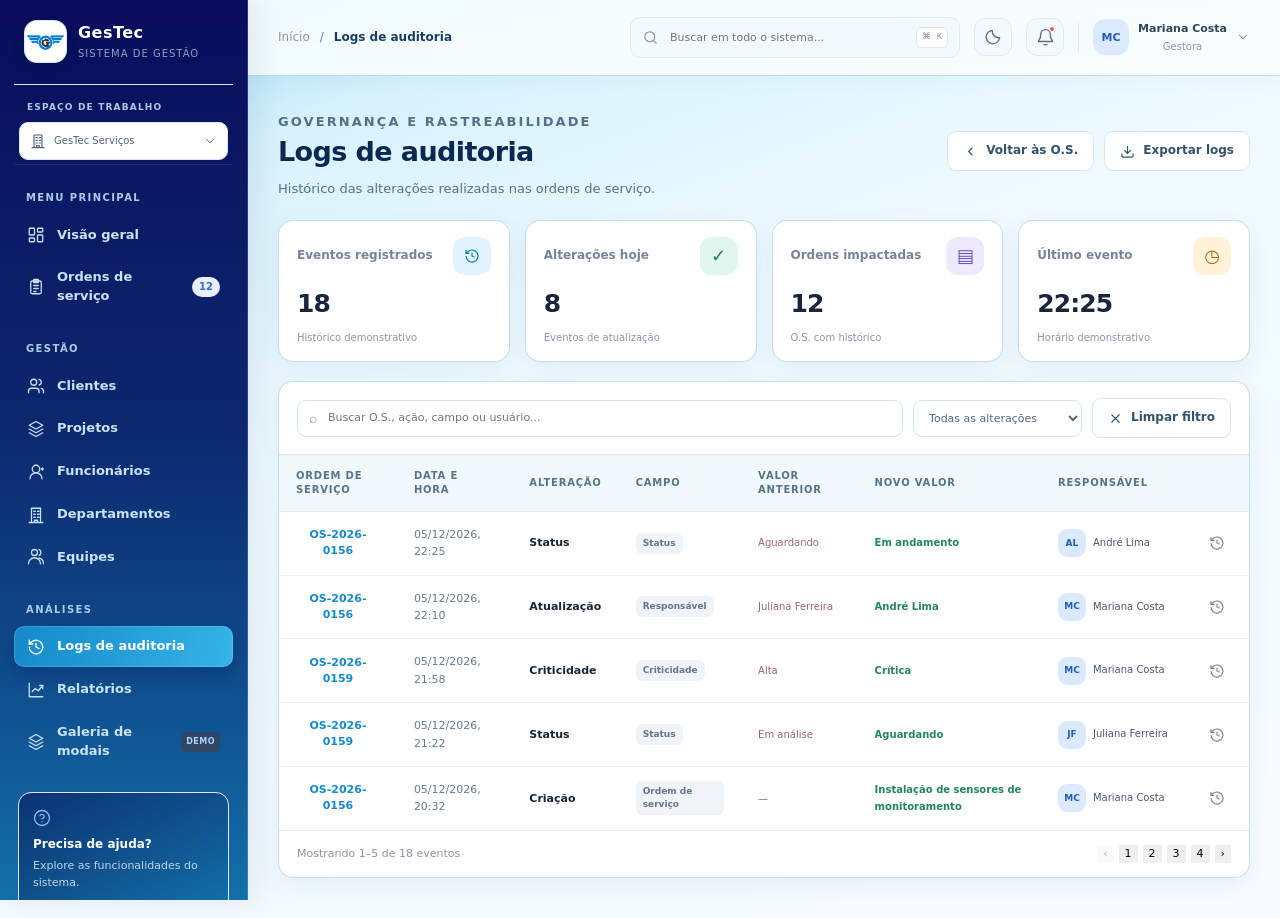
==== commit 03cc54fa: "fix: let the visual reference be more like the real system" ====
--- a/auditoria.html
+++ b/auditoria.html
@@ -1 +1 @@
-<!doctype html><html lang="pt-BR"><head><meta charset="utf-8"><meta name="viewport" content="width=device-width, initial-scale=1"><meta name="description" content="Histórico de auditoria do SGOS GesTec"><title>Logs de auditoria · GesTec</title><link rel="stylesheet" href="assets/styles.css"></head><body data-page="auditoria" data-role="gestor"><aside class="sidebar" id="site-sidebar"></aside><div class="app-main"><header class="topbar" id="site-topbar"></header><main class="page-content"><div data-title="Logs de auditoria" hidden></div><div class="page-heading"><div><p class="eyebrow">GOVERNANÇA E RASTREABILIDADE</p><h1>Logs de auditoria</h1><p id="audit-page-description">Histórico das alterações realizadas nas ordens de serviço.</p></div><div class="heading-actions"><a class="btn btn-secondary" href="ordens.html"><svg class="ui-icon" viewBox="0 0 24 24" fill="none" stroke="currentColor" stroke-width="1.8"><path d="m15 18-6-6 6-6"/></svg> Voltar às O.S.</a><button class="btn btn-secondary" data-export="logs-auditoria"><svg class="ui-icon" viewBox="0 0 24 24" fill="none" stroke="currentColor" stroke-width="1.8"><path d="M21 15v4a2 2 0 0 1-2 2H5a2 2 0 0 1-2-2v-4M7 10l5 5 5-5M12 15V3"/></svg> Exportar logs</button></div></div><div class="grid kpi-grid compact-kpis audit-kpis"><article class="card kpi-card"><div class="kpi-top"><span class="kpi-label">Eventos registrados</span><span class="kpi-icon"><svg class="ui-icon" viewBox="0 0 24 24" fill="none" stroke="currentColor" stroke-width="1.8"><path d="M3 12a9 9 0 1 0 3-6.7L3 8"/><path d="M3 3v5h5M12 7v5l4 2"/></svg></span></div><div class="kpi-value" id="audit-total-count">18</div><div class="kpi-foot">Histórico demonstrativo</div></article><article class="card kpi-card"><div class="kpi-top"><span class="kpi-label">Alterações hoje</span><span class="kpi-icon green">✓</span></div><div class="kpi-value" id="audit-today-count">6</div><div class="kpi-foot">Eventos de atualização</div></article><article class="card kpi-card"><div class="kpi-top"><span class="kpi-label">Ordens impactadas</span><span class="kpi-icon purple">▤</span></div><div class="kpi-value" id="audit-os-count">8</div><div class="kpi-foot">O.S. com histórico</div></article><article class="card kpi-card"><div class="kpi-top"><span class="kpi-label">Último evento</span><span class="kpi-icon amber">◷</span></div><div class="kpi-value audit-last-time">15:42</div><div class="kpi-foot">Horário demonstrativo</div></article></div><section class="card table-card audit-table-card"><div class="filters audit-filter-bar"><label class="search-field"><span>⌕</span><input id="audit-search" type="search" placeholder="Buscar O.S., ação, campo ou usuário..."></label><select id="audit-type-filter" class="filter-select"><option value="">Todas as alterações</option><option value="Atualização">Atualização</option><option value="Status">Status</option><option value="Criticidade">Criticidade</option><option value="Inativação">Inativação</option><option value="Criação">Criação</option></select><button class="btn btn-secondary" id="audit-clear-filter">Limpar filtro</button></div><div class="audit-filter-note" id="audit-filter-note" hidden></div><div class="table-scroll"><table class="table audit-table" id="audit-table"><thead><tr><th>Ordem de serviço</th><th>Data e hora</th><th>Alteração</th><th>Campo</th><th>Valor anterior</th><th>Novo valor</th><th>Responsável</th><th></th></tr></thead><tbody id="audit-table-body"></tbody></table></div><div class="empty-results" id="audit-empty" hidden><strong>Nenhum evento encontrado</strong><span>Tente alterar os termos da pesquisa.</span></div><div class="table-footer"><span id="audit-page-summary">Mostrando 1–5 de 18 eventos</span><div class="pagination" id="audit-pagination" aria-label="Paginação dos logs"></div></div></section></main></div><div class="modal-overlay" id="modal-historico-os" aria-hidden="true"><section class="modal modal-wide" role="dialog" aria-modal="true" aria-labelledby="audit-modal-title"><header class="modal-header"><div><div class="modal-eyebrow">AUDITORIA · SOMENTE LEITURA</div><h2 id="audit-modal-title">Histórico de alterações</h2><p>Registro cronológico das mudanças desta ordem de serviço.</p></div><button class="modal-close" data-modal-close aria-label="Fechar">×</button></header><div class="modal-body"><div class="audit-modal-summary" id="audit-modal-summary"></div><div class="audit-timeline" id="audit-modal-timeline"></div></div><footer class="modal-footer"><button class="btn btn-secondary" data-modal-close>Fechar histórico</button></footer></section></div><div class="modal-overlay" id="modal-notificacoes" aria-hidden="true"><section class="modal modal-wide" role="dialog" aria-modal="true" aria-labelledby="title-notificacoes"><header class="modal-header"><div><div class="modal-eyebrow">GESTEC · DEMONSTRAÇÃO</div><h2 id="title-notificacoes">Notificações</h2><p>Atualizações recentes do seu espaço de trabalho.</p></div><button class="modal-close" data-modal-close aria-label="Fechar">×</button></header><div class="modal-body"><div class="notification-list"><div class="notification-item unread"><span class="notification-icon blue">▤</span><div><strong>OS-2026-0156 foi atualizada</strong><p>André Lima adicionou uma atualização há 12 minutos.</p><small>Há 12 min</small></div></div><div class="notification-item"><span class="notification-icon green">✓</span><div><strong>Ordem de serviço concluída</strong><p>OS-2026-0148 foi finalizada e está pronta para validação.</p><small>Há 1 hora</small></div></div></div></div><footer class="modal-footer"><button class="btn btn-secondary" data-modal-close>Fechar</button><button class="btn btn-primary" data-toast="Todas as notificações foram marcadas como lidas.">Marcar todas como lidas</button></footer></section></div><div class="modal-overlay" id="modal-perfil" aria-hidden="true"><section class="modal" role="dialog" aria-modal="true"><header class="modal-header"><div><h2>Meu perfil</h2><p>Conta demonstrativa com perfil de gestora.</p></div><button class="modal-close" data-modal-close aria-label="Fechar">×</button></header><div class="modal-body"><p>Mariana Costa · Gestora</p></div></section></div><div class="toast-stack" id="toast-stack" aria-live="polite"></div><script src="assets/app.js"></script></body></html>+<!doctype html><html lang="pt-BR"><head><meta charset="utf-8"><meta name="viewport" content="width=device-width, initial-scale=1"><meta name="description" content="Histórico de auditoria do SGOS GesTec"><title>Logs de auditoria · GesTec</title><link rel="stylesheet" href="assets/styles.css"><link rel="stylesheet" href="assets/brand-system.css"></head><body data-page="auditoria" data-role="gestor"><aside class="sidebar" id="site-sidebar"></aside><div class="app-main"><header class="topbar" id="site-topbar"></header><main class="page-content"><div data-title="Logs de auditoria" hidden></div><div class="page-heading"><div><p class="eyebrow">GOVERNANÇA E RASTREABILIDADE</p><h1>Logs de auditoria</h1><p id="audit-page-description">Histórico das alterações realizadas nas ordens de serviço.</p></div><div class="heading-actions"><a class="btn btn-secondary" href="ordens.html"><svg class="ui-icon" viewBox="0 0 24 24" fill="none" stroke="currentColor" stroke-width="1.8"><path d="m15 18-6-6 6-6"/></svg> Voltar às O.S.</a><button class="btn btn-secondary" data-export="logs-auditoria"><svg class="ui-icon" viewBox="0 0 24 24" fill="none" stroke="currentColor" stroke-width="1.8"><path d="M21 15v4a2 2 0 0 1-2 2H5a2 2 0 0 1-2-2v-4M7 10l5 5 5-5M12 15V3"/></svg> Exportar logs</button></div></div><div class="grid kpi-grid compact-kpis audit-kpis"><article class="card kpi-card"><div class="kpi-top"><span class="kpi-label">Eventos registrados</span><span class="kpi-icon"><svg class="ui-icon" viewBox="0 0 24 24" fill="none" stroke="currentColor" stroke-width="1.8"><path d="M3 12a9 9 0 1 0 3-6.7L3 8"/><path d="M3 3v5h5M12 7v5l4 2"/></svg></span></div><div class="kpi-value" id="audit-total-count">18</div><div class="kpi-foot">Histórico demonstrativo</div></article><article class="card kpi-card"><div class="kpi-top"><span class="kpi-label">Alterações hoje</span><span class="kpi-icon green">✓</span></div><div class="kpi-value" id="audit-today-count">6</div><div class="kpi-foot">Eventos de atualização</div></article><article class="card kpi-card"><div class="kpi-top"><span class="kpi-label">Ordens impactadas</span><span class="kpi-icon purple">▤</span></div><div class="kpi-value" id="audit-os-count">8</div><div class="kpi-foot">O.S. com histórico</div></article><article class="card kpi-card"><div class="kpi-top"><span class="kpi-label">Último evento</span><span class="kpi-icon amber">◷</span></div><div class="kpi-value audit-last-time">15:42</div><div class="kpi-foot">Horário demonstrativo</div></article></div><section class="card table-card audit-table-card"><div class="filters audit-filter-bar"><label class="search-field"><span>⌕</span><input id="audit-search" type="search" placeholder="Buscar O.S., ação, campo ou usuário..."></label><select id="audit-type-filter" class="filter-select"><option value="">Todas as alterações</option><option value="Atualização">Atualização</option><option value="Status">Status</option><option value="Criticidade">Criticidade</option><option value="Inativação">Inativação</option><option value="Criação">Criação</option></select><button class="btn btn-secondary" id="audit-clear-filter">Limpar filtro</button></div><div class="audit-filter-note" id="audit-filter-note" hidden></div><div class="table-scroll"><table class="table audit-table" id="audit-table"><thead><tr><th>Ordem de serviço</th><th>Data e hora</th><th>Alteração</th><th>Campo</th><th>Valor anterior</th><th>Novo valor</th><th>Responsável</th><th></th></tr></thead><tbody id="audit-table-body"></tbody></table></div><div class="empty-results" id="audit-empty" hidden><strong>Nenhum evento encontrado</strong><span>Tente alterar os termos da pesquisa.</span></div><div class="table-footer"><span id="audit-page-summary">Mostrando 1–5 de 18 eventos</span><div class="pagination" id="audit-pagination" aria-label="Paginação dos logs"></div></div></section></main></div><div class="modal-overlay" id="modal-historico-os" aria-hidden="true"><section class="modal modal-wide" role="dialog" aria-modal="true" aria-labelledby="audit-modal-title"><header class="modal-header"><div><div class="modal-eyebrow">AUDITORIA · SOMENTE LEITURA</div><h2 id="audit-modal-title">Histórico de alterações</h2><p>Registro cronológico das mudanças desta ordem de serviço.</p></div><button class="modal-close" data-modal-close aria-label="Fechar">×</button></header><div class="modal-body"><div class="audit-modal-summary" id="audit-modal-summary"></div><div class="audit-timeline" id="audit-modal-timeline"></div></div><footer class="modal-footer"><button class="btn btn-secondary" data-modal-close>Fechar histórico</button></footer></section></div><div class="modal-overlay" id="modal-notificacoes" aria-hidden="true"><section class="modal modal-wide" role="dialog" aria-modal="true" aria-labelledby="title-notificacoes"><header class="modal-header"><div><div class="modal-eyebrow">GESTEC · DEMONSTRAÇÃO</div><h2 id="title-notificacoes">Notificações</h2><p>Atualizações recentes do seu espaço de trabalho.</p></div><button class="modal-close" data-modal-close aria-label="Fechar">×</button></header><div class="modal-body"><div class="notification-list"><div class="notification-item unread"><span class="notification-icon blue">▤</span><div><strong>OS-2026-0156 foi atualizada</strong><p>André Lima adicionou uma atualização há 12 minutos.</p><small>Há 12 min</small></div></div><div class="notification-item"><span class="notification-icon green">✓</span><div><strong>Ordem de serviço concluída</strong><p>OS-2026-0148 foi finalizada e está pronta para validação.</p><small>Há 1 hora</small></div></div></div></div><footer class="modal-footer"><button class="btn btn-secondary" data-modal-close>Fechar</button><button class="btn btn-primary" data-toast="Todas as notificações foram marcadas como lidas.">Marcar todas como lidas</button></footer></section></div><div class="modal-overlay" id="modal-perfil" aria-hidden="true"><section class="modal" role="dialog" aria-modal="true"><header class="modal-header"><div><h2>Meu perfil</h2><p>Conta demonstrativa com perfil de gestora.</p></div><button class="modal-close" data-modal-close aria-label="Fechar">×</button></header><div class="modal-body"><p>Mariana Costa · Gestora</p></div></section></div><div class="toast-stack" id="toast-stack" aria-live="polite"></div><script src="assets/app.js"></script></body></html>
--- a/assets/styles.css
+++ b/assets/styles.css
@@ -43,3 +43,89 @@
 /* Paginação também no quadro, sem scroll infinito. */
 .os-kanban-pagination-footer{grid-column:1/-1;margin-top:3px;padding:14px 4px 3px;border-top:1px solid var(--line)}
 @media(max-width:760px){.os-kanban-pagination-footer{padding-left:0;padding-right:0}}
+
+/* Consistência visual: detalhes de OS seguem a hierarquia das demais telas. */
+.detail-header{gap:20px;padding:24px}
+.detail-title{font-size:22px;line-height:1.3}
+.detail-header .detail-description{font-size:13px;line-height:1.65}
+.detail-id-line{font-size:11px;gap:18px}
+.detail-meta>span{font-size:11px;line-height:1.4}
+.detail-meta>strong{font-size:13px;line-height:1.4;color:var(--ink)}
+.detail-meta>small{font-size:10px;line-height:1.4;color:var(--muted)}
+.timeline-item strong{font-size:12px}
+.timeline-item p{font-size:11px;line-height:1.6}
+.timeline-item small{font-size:10px}
+.checklist label{font-size:11px;line-height:1.45}
+.detail-aside .muted.small{font-size:11px}
+.property-list span{font-size:11px}
+.property-list strong{font-size:11px;line-height:1.45;color:var(--ink)}
+.person-row strong{font-size:11px}
+.person-row small{font-size:10px}
+.comment-head strong{font-size:12px}
+.comment-head small{font-size:10px}
+.comment p{font-size:11px;line-height:1.65}
+.comment-composer textarea{font-size:12px}
+.attachment-card strong{font-size:11px}
+.attachment-card small{font-size:10px}
+
+/* Contraste do tema escuro: preservar a paleta; clarear apenas textos difíceis de ler. */
+.dark-mode .detail-header .detail-title,
+.dark-mode .detail-meta>strong,
+.dark-mode .property-list strong,
+.dark-mode .timeline-item strong,
+.dark-mode .person-row strong,
+.dark-mode .comment-head strong,
+.dark-mode .attachment-card strong,
+.dark-mode .os-name,
+.dark-mode .os-list-toolbar h2,
+.dark-mode .os-detail-title-line h2,
+.dark-mode .os-edit-grid .form-field label{color:#e3eaf5}
+.dark-mode .detail-description,
+.dark-mode .detail-meta>span,
+.dark-mode .detail-id-line,
+.dark-mode .property-list span,
+.dark-mode .timeline-item p,
+.dark-mode .comment p,
+.dark-mode .checklist label,
+.dark-mode .person-row small,
+.dark-mode .comment-head small,
+.dark-mode .attachment-card small,
+.dark-mode .os-id,
+.dark-mode .kanban-card-footer,
+.dark-mode .modal-header p{color:#afbdcf}
+.dark-mode .detail-meta>small,
+.dark-mode .timeline-item small{color:#98a9bf}
+.dark-mode .tabs .tab:not(.active){color:#afbdcf}
+.dark-mode .os-detail-meta-strip span{color:#afbdcf}
+.dark-mode .os-detail-meta-strip b{color:#e3eaf5}
+.dark-mode .detail-header .detail-id-line b{color:#8eb7f9}
+.dark-mode .btn-secondary{opacity:1;filter:none}
+
+@media(max-width:920px){
+  .detail-header{padding:20px}
+  .detail-header .detail-description{font-size:12px}
+}
+@media(max-width:620px){
+  .detail-header{padding:17px}
+  .detail-title{font-size:20px}
+  .detail-meta>strong{font-size:12px}
+  .comment-head{align-items:flex-start;flex-direction:column;gap:4px}
+}
+
+/* Colunas da página de detalhes empilham sem sobreposição em tablets e celulares. */
+@media(max-width:920px){
+  .detail-layout{grid-template-columns:minmax(0,1fr)}
+  .detail-main,.detail-aside{min-width:0;width:100%}
+  .detail-aside{display:grid;grid-template-columns:repeat(2,minmax(0,1fr));gap:18px;align-items:start}
+  .detail-aside .section-gap{margin-top:0}
+  .detail-aside>section:first-child{grid-column:1/-1}
+}
+@media(max-width:620px){
+  .detail-layout{grid-template-columns:minmax(0,1fr);gap:14px}
+  .detail-aside{grid-template-columns:minmax(0,1fr);gap:14px}
+  .detail-aside>section:first-child{grid-column:auto}
+  .detail-aside .section-gap{margin-top:0}
+  .detail-meta-grid{grid-template-columns:minmax(0,1fr)}
+  .detail-meta{border-right:0;border-bottom:1px solid var(--line)}
+  .detail-meta:last-child{border-bottom:0}
+}
--- a/assets/brand-system.css
+++ b/assets/brand-system.css
@@ -0,0 +1,273 @@
+/* GesTec visual layer — exclusively for the static HTML mockup.
+   The functional structure and selectors of the original pages are preserved. */
+:root {
+  --navy: #090c5c;
+  --blue: #1589ca;
+  --blue-bg: #e2f4fd;
+  --ink: #15243a;
+  --muted: #627b91;
+  --line: #d6e8f3;
+  --bg: #e8f7ff;
+  --white: #ffffff;
+  --green: #168260;
+  --amber: #a96a08;
+  --red: #c73d4a;
+  --purple: #6650bd;
+  --shadow: 0 10px 30px rgba(9, 44, 91, .075);
+  --r: 15px;
+}
+
+html { color-scheme: light; scroll-behavior: smooth; }
+body {
+  background: linear-gradient(160deg, #8ed8f5 0, #d7f2fc 220px, #effaff 520px, #f7fcff 100%);
+  color: var(--ink);
+}
+button, input, select, textarea { accent-color: var(--blue); }
+:focus-visible { outline: 3px solid rgba(21, 137, 202, .55); outline-offset: 2px; }
+
+/* Institutional blue sidebar and clear active-navigation state. */
+.sidebar {
+  background: linear-gradient(180deg, #090c5c 0%, #0c286f 48%, #126fa8 100%);
+  border-right: 1px solid rgba(255,255,255,.14);
+  box-shadow: 10px 0 28px rgba(9, 31, 92, .08);
+}
+.brand { padding-bottom: 21px; }
+.brand-mark { border: 1px solid rgba(21,137,202,.18); box-shadow: 0 5px 14px rgba(0,0,0,.12); }
+.brand-name { letter-spacing: .025em; }
+.nav-link { transition: background .16s ease, color .16s ease, transform .16s ease; }
+.nav-link.active {
+  background: linear-gradient(110deg, #1589ca 0%, #35b4e6 100%);
+  box-shadow: 0 7px 18px rgba(3, 13, 81, .24), inset 0 0 0 1px rgba(255,255,255,.14);
+}
+.nav-link:hover { background: rgba(255,255,255,.12); transform: translateX(2px); }
+.help-card { background: linear-gradient(145deg, rgba(8,19,83,.58), rgba(28,153,207,.22)); }
+
+/* Watermark and pale cyan canvas inspired by the reference screens. */
+.app-main { position: relative; isolation: isolate; background: transparent; }
+.app-main::before {
+  content: "";
+  position: fixed;
+  z-index: -1;
+  pointer-events: none;
+  width: min(520px, 48vw);
+  height: min(520px, 48vw);
+  right: 4vw;
+  bottom: -70px;
+  background: url("logo_gestec.png") center / contain no-repeat;
+  opacity: .045;
+  filter: saturate(.8);
+}
+.topbar {
+  background: rgba(250, 254, 255, .88);
+  border-bottom-color: rgba(159, 204, 226, .62);
+  box-shadow: 0 4px 18px rgba(15, 66, 111, .035);
+}
+.top-search, .global-search, .icon-btn {
+  border-color: #d9ebf5;
+  background: rgba(243, 250, 254, .95);
+}
+.breadcrumb, .breadcrumbs { color: #648299; }
+.breadcrumb strong, .breadcrumbs strong { color: #153e64; }
+.page-content { position: relative; z-index: 1; }
+.page-heading h1 { color: #0b2850; }
+.page-heading p { color: #527189; }
+.eyebrow { color: #087cb7; }
+
+/* Cards, tables, inputs and controls use one restrained surface system. */
+.card {
+  border-color: rgba(181, 215, 233, .8);
+  box-shadow: 0 8px 26px rgba(15, 69, 114, .065);
+  backdrop-filter: blur(3px);
+}
+.card-head { border-bottom-color: transparent; }
+.table thead th {
+  color: #55748c;
+  background: #f1f9fd;
+  border-bottom-color: #dbeaf3;
+}
+.table tbody td { border-bottom-color: #e8f1f6; }
+.table tbody tr:hover { background: #f0f9fe; }
+.btn { transition: transform .16s ease, box-shadow .16s ease, background .16s ease; }
+.btn-primary {
+  background: linear-gradient(110deg, #0c70b5, #158fd0 62%, #24a9dd);
+  box-shadow: 0 6px 14px rgba(21, 137, 202, .21);
+}
+.btn-primary:hover { background: linear-gradient(110deg, #075e9d, #087dbb 62%, #1496c9); box-shadow: 0 8px 18px rgba(21, 137, 202, .27); }
+.btn-secondary { border-color: #d3e5f0; background: #fff; color: #31536c; }
+.btn-secondary:hover { border-color: #8bc9e8; background: #f5fbfe; }
+.btn-soft { background: #e4f5fd; color: #087ab4; }
+.search-field, .filter-select, .filter-control,
+.form-field input, .form-field select, .form-field textarea,
+.os-edit-grid input, .os-edit-grid select, .os-edit-grid textarea,
+.comment-composer textarea {
+  border-color: #cfe2ee;
+}
+input:focus, select:focus, textarea:focus, .search-field:focus-within, .global-search:focus-within {
+  border-color: #56b7e2;
+  box-shadow: 0 0 0 3px rgba(21, 137, 202, .11);
+}
+.kpi-icon { background: #e1f4fd; color: #087fb9; }
+.kpi-icon.green { background: #e1f6ee; color: #168260; }
+.kpi-icon.amber { background: #fff2d9; color: #a96a08; }
+.kpi-icon.purple { background: #eee9ff; color: #6650bd; }
+.progress-track span { background: linear-gradient(90deg, #0c7cbd, #69c9ee); }
+.detail-header { border-color: rgba(181, 215, 233, .8); }
+.demo-callout { border-color: #b9e3f5; background: #f1faff; }
+
+/* Login follows the stronger blue-gradient treatment seen in the supplied PDF. */
+.login-page { background: #f8fcff; }
+.login-art {
+  background:
+    radial-gradient(circle at 80% 20%, rgba(87, 207, 247, .38), transparent 34%),
+    radial-gradient(circle at 8% 88%, rgba(32, 120, 216, .34), transparent 35%),
+    linear-gradient(135deg, #090c5c 0%, #0b337c 48%, #1589ca 100%);
+}
+.login-art::before {
+  content: "";
+  position: absolute;
+  width: min(560px, 78%);
+  aspect-ratio: 1;
+  right: -23%;
+  bottom: -25%;
+  border: 1px solid rgba(255,255,255,.16);
+  border-radius: 50%;
+  box-shadow: 0 0 0 35px rgba(255,255,255,.035), 0 0 0 80px rgba(255,255,255,.025);
+  pointer-events: none;
+}
+.login-art::after {
+  content: "";
+  position: absolute;
+  right: 7%;
+  top: 27%;
+  width: min(320px, 40%);
+  aspect-ratio: 1;
+  background: url("logo_gestec.png") center / contain no-repeat;
+  opacity: .1;
+  filter: grayscale(1) brightness(0) invert(1);
+  pointer-events: none;
+}
+.login-copy, .login-brand, .login-art-foot { z-index: 1; position: relative; }
+.login-copy .eyebrow { color: #9ee8ff; }
+.login-copy h1 { text-wrap: balance; }
+.login-form-wrap {
+  background: linear-gradient(145deg, #f7fcff 0%, #fff 50%, #edf9ff 100%);
+}
+.login-form {
+  padding: 35px;
+  border: 1px solid #dcecf5;
+  border-radius: 22px;
+  background: rgba(255,255,255,.94);
+  box-shadow: 0 20px 55px rgba(13, 61, 109, .11);
+}
+.login-form h2 { color: #0b2850; letter-spacing: -.45px; }
+.login-form .pill { background: #e4f5fd; color: #087ab4; }
+.login-form .btn-primary { width: 100%; min-height: 44px; }
+.login-form .form-field label { color: #385971; }
+.login-form .form-field input { background: #fbfdff; }
+.demo-hint { border-color: #cce8f5; background: #f0f9fe; color: #45667e; }
+.login-form-foot { border-top-color: #e0edf5; }
+
+/* Dark theme remains its own palette instead of merely inverting the light one. */
+html:has(body.dark-mode) { color-scheme: dark; }
+body.dark-mode {
+  --navy: #07184d;
+  --blue: #63c7f1;
+  --blue-bg: #1b3551;
+  --ink: #e5f0fa;
+  --muted: #a1b6c8;
+  --line: #263e55;
+  --bg: #07172a;
+  --white: #10263b;
+  --shadow: 0 10px 30px rgba(0,0,0,.2);
+  background: linear-gradient(150deg, #0a2d52 0%, #081a30 360px, #07131f 100%);
+  color: var(--ink);
+}
+.dark-mode .sidebar {
+  background: linear-gradient(180deg, #061448 0%, #09265c 55%, #0b456b 100%);
+  border-right-color: #24435f;
+}
+.dark-mode .nav-link.active { background: linear-gradient(110deg, #176fa6, #168fb9); color: #fff; }
+.dark-mode .app-main::before { opacity: .035; }
+.dark-mode .topbar { background: rgba(8, 23, 41, .93); border-bottom-color: #233d54; }
+.dark-mode .breadcrumb, .dark-mode .breadcrumbs { color: #9bb2c6; }
+.dark-mode .breadcrumbs strong, .dark-mode .page-heading h1 { color: #edf7ff; }
+.dark-mode .page-heading p, .dark-mode .muted, .dark-mode .card-subtitle { color: #a1b6c8; }
+.dark-mode .card, .dark-mode .modal-overlay .modal, .dark-mode .dropdown {
+  background: #10263b;
+  border-color: #263e55;
+  color: #e5f0fa;
+  box-shadow: 0 10px 30px rgba(0,0,0,.15);
+}
+.dark-mode .table thead th { background: #132e47; color: #a8c5d8; border-color: #263e55; }
+.dark-mode .table tbody td { color: #d2e1ee; border-color: #22394e; }
+.dark-mode .table tbody tr:hover { background: #173249; }
+.dark-mode .btn-secondary, .dark-mode .icon-btn, .dark-mode .top-search,
+.dark-mode .global-search, .dark-mode .search-field, .dark-mode .filter-select,
+.dark-mode .filter-control, .dark-mode input:not([type=checkbox]):not([type=radio]):not([type=file]),
+.dark-mode select, .dark-mode textarea {
+  background: #0c2033;
+  color: #e5f0fa;
+  border-color: #2d4a63;
+}
+.dark-mode .btn-secondary:hover { background: #17344c; border-color: #4c86aa; }
+.dark-mode .btn-soft { background: #173a53; color: #96def8; }
+.dark-mode .login-page { background: #081625; }
+.dark-mode .login-form-wrap { background: linear-gradient(145deg, #091d31, #0b2033); }
+.dark-mode .login-form { background: #10263b; border-color: #2b465d; box-shadow: 0 20px 55px rgba(0,0,0,.25); }
+.dark-mode .login-form h2 { color: #edf7ff; }
+.dark-mode .login-form .form-field label { color: #c3d8e7; }
+.dark-mode .login-form .form-field input { background: #0b1f32; color: #edf7ff; border-color: #2d4a63; }
+.dark-mode .demo-hint { background: #132f45; border-color: #2d4d62; color: #b6cedd; }
+.dark-mode .login-form-foot { border-color: #2b465d; }
+.dark-mode .demo-callout { background: #132f45; border-color: #2a526a; }
+.dark-mode .audit-table tbody tr:hover { background: #173249; }
+
+@media (max-width: 920px) {
+  .app-main::before { width: 340px; height: 340px; right: -70px; bottom: 5px; }
+  .login-form { padding: 28px; }
+}
+@media (max-width: 760px) {
+  .app-main::before { opacity: .025; }
+  .login-page { grid-template-columns: 1fr; }
+  .login-art { min-height: 300px; padding: 28px 7vw; }
+  .login-copy { margin: 36px 0 28px; }
+  .login-copy h1 { font-size: 30px; }
+  .login-form-wrap { padding: 22px; }
+  .login-form { width: min(100%, 480px); }
+}
+@media (prefers-reduced-motion: reduce) {
+  *, *::before, *::after { scroll-behavior: auto !important; transition-duration: .01ms !important; animation-duration: .01ms !important; }
+}
+
+/* Specific contrast guards for the sidebar's generated shell markup. */
+.sidebar .nav-link { color: #c9e3f2; }
+.sidebar .nav-link .icon { color: inherit; }
+.sidebar .nav-link.active,
+.sidebar .nav-link.active .icon { color: #ffffff; }
+.sidebar .nav-section, .sidebar .workspace-label { color: #a8cde3; }
+.sidebar .help-card strong { color: #ffffff; }
+.sidebar .help-card p { color: #c0d8e8; }
+.sidebar .help-card a { color: #b4edff; }
+.sidebar .user-info strong { color: #ffffff; }
+.sidebar .user-info small { color: #c1d8e8; }
+.dark-mode .sidebar .nav-link { color: #c4dce9; }
+.dark-mode .sidebar .nav-link.active,
+.dark-mode .sidebar .nav-link.active .icon { color: #ffffff; }
+
+
+/* Dark-surface refinements verified against the dashboard and login references. */
+.dark-mode .page-content .btn-secondary { background: #0c2033 !important; color: #e5f0fa; border-color: #2d4a63; }
+.dark-mode .page-content .btn-secondary:hover { background: #17344c !important; border-color: #4c86aa; }
+.dark-mode .quick-links .quick-link { background: #10263b !important; color: #e5f0fa; border-color: #263e55; }
+.dark-mode .quick-links .quick-link strong { color: #edf7ff; }
+.dark-mode .quick-links .quick-link span, .dark-mode .quick-links .quick-link small { color: #a8c1d2; }
+.dark-mode .legend-row { color: #b4c7d8; }
+.dark-mode .legend-row strong { color: #e5f0fa; }
+.dark-mode .demo-hint strong { color: #e5f0fa; }
+.dark-mode .login-options .check-line { color: #bbcbd9; }
+
+@media (max-width: 620px) {
+  .grid.two-col { grid-template-columns: minmax(0, 1fr); }
+  .chart-bottom { flex-wrap: wrap; }
+  .chart-bottom .status { white-space: normal; }
+}
